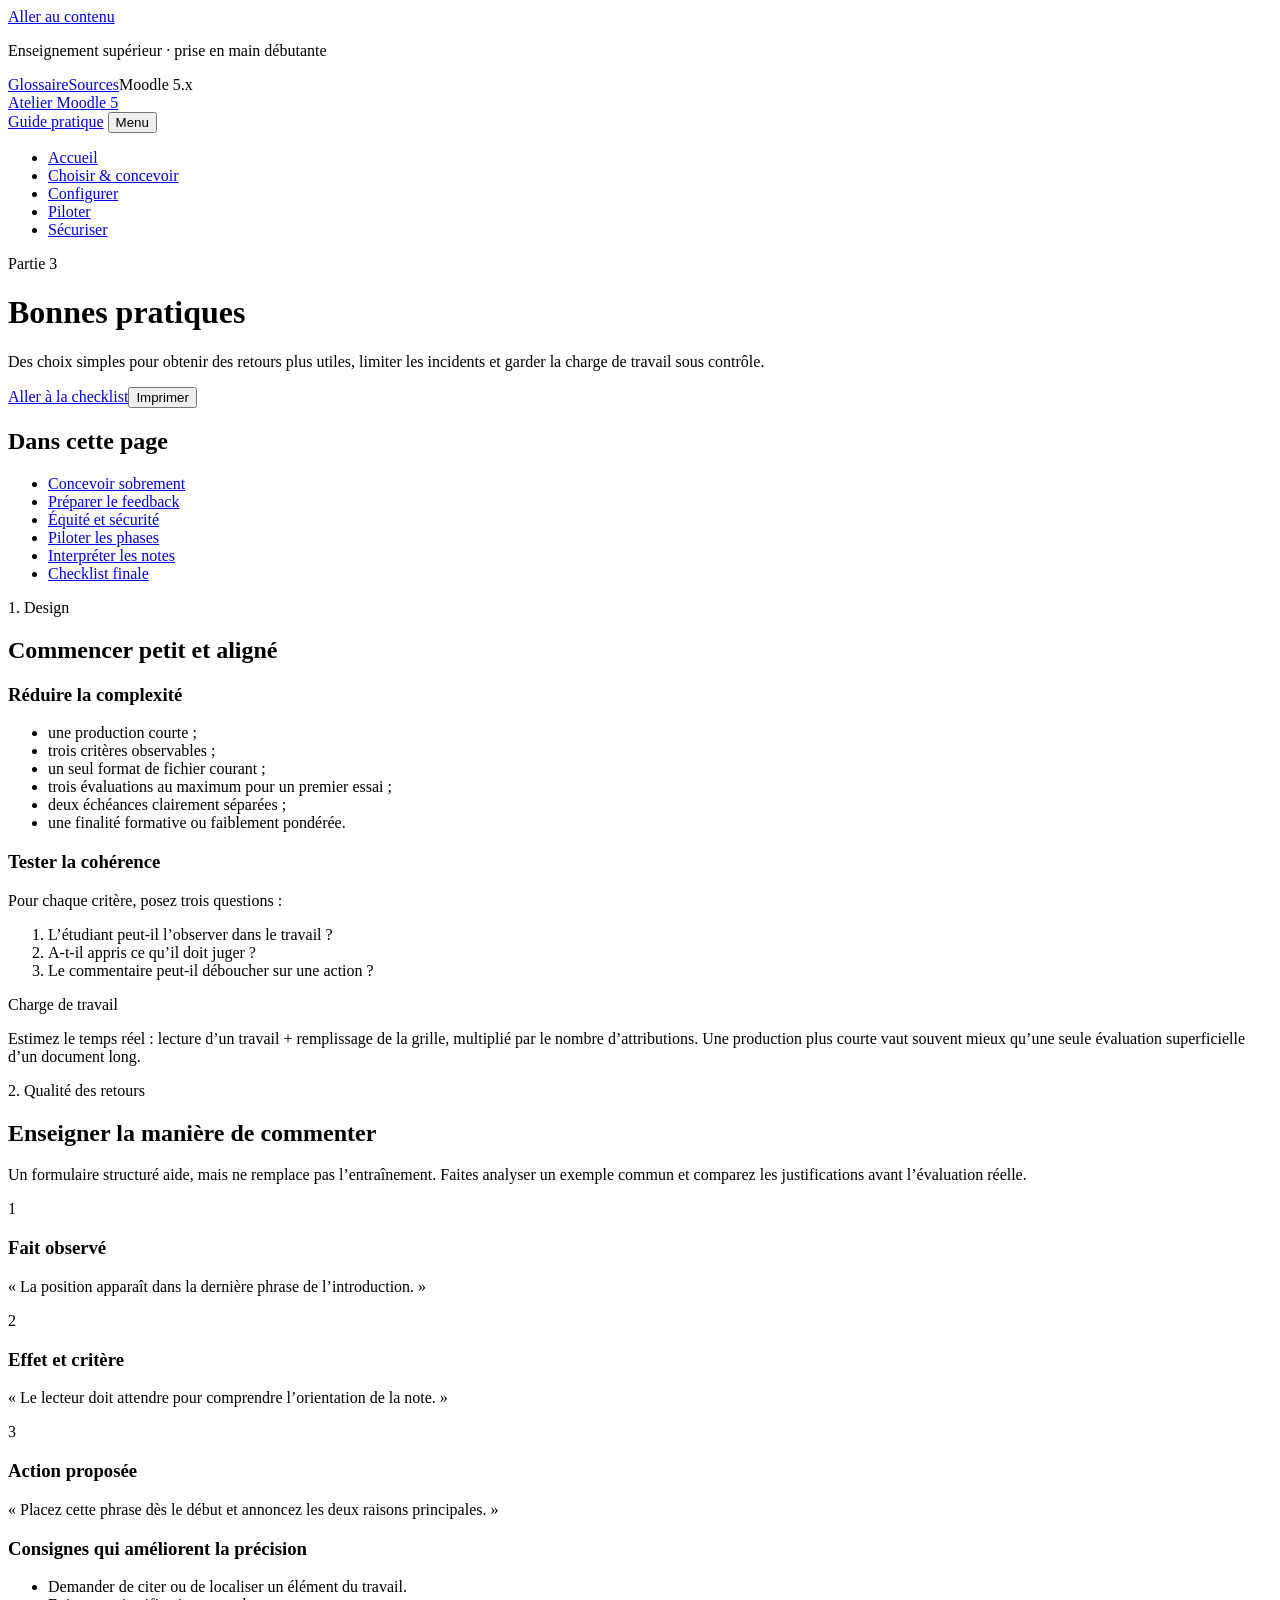
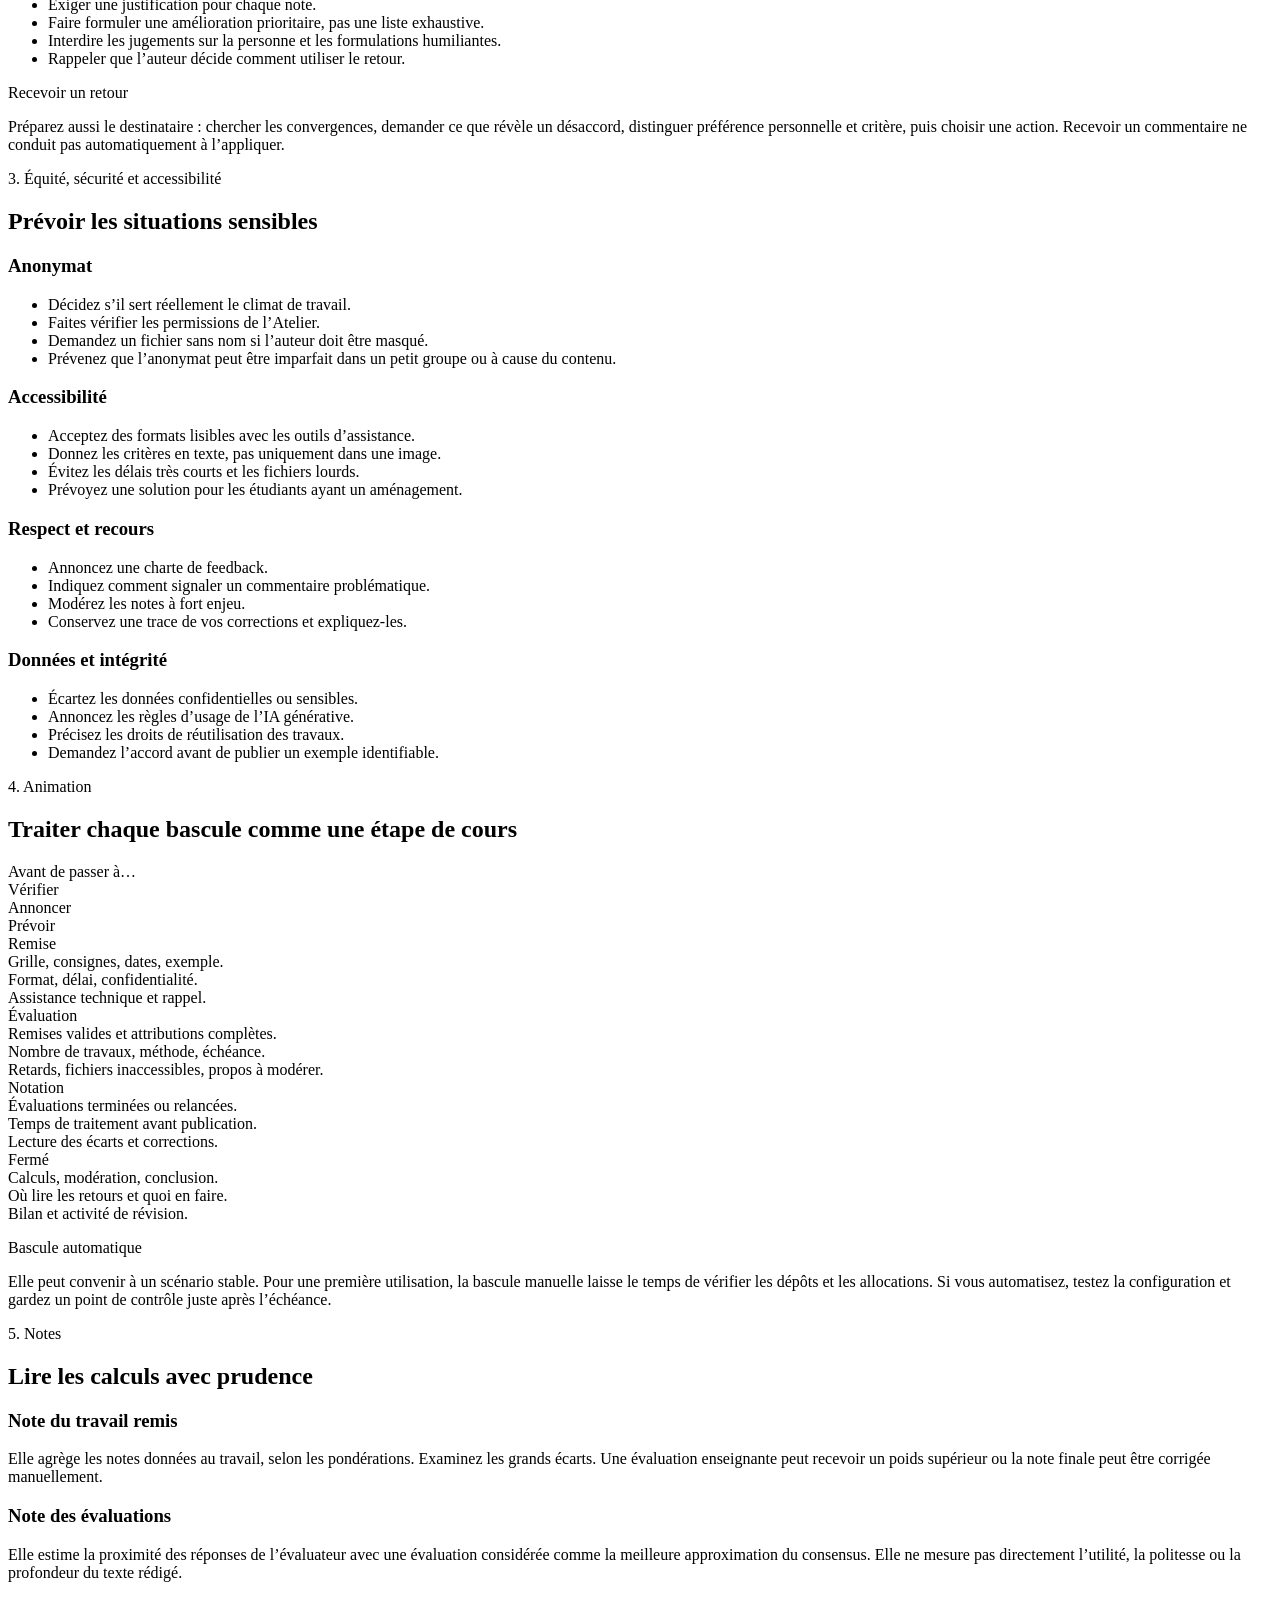
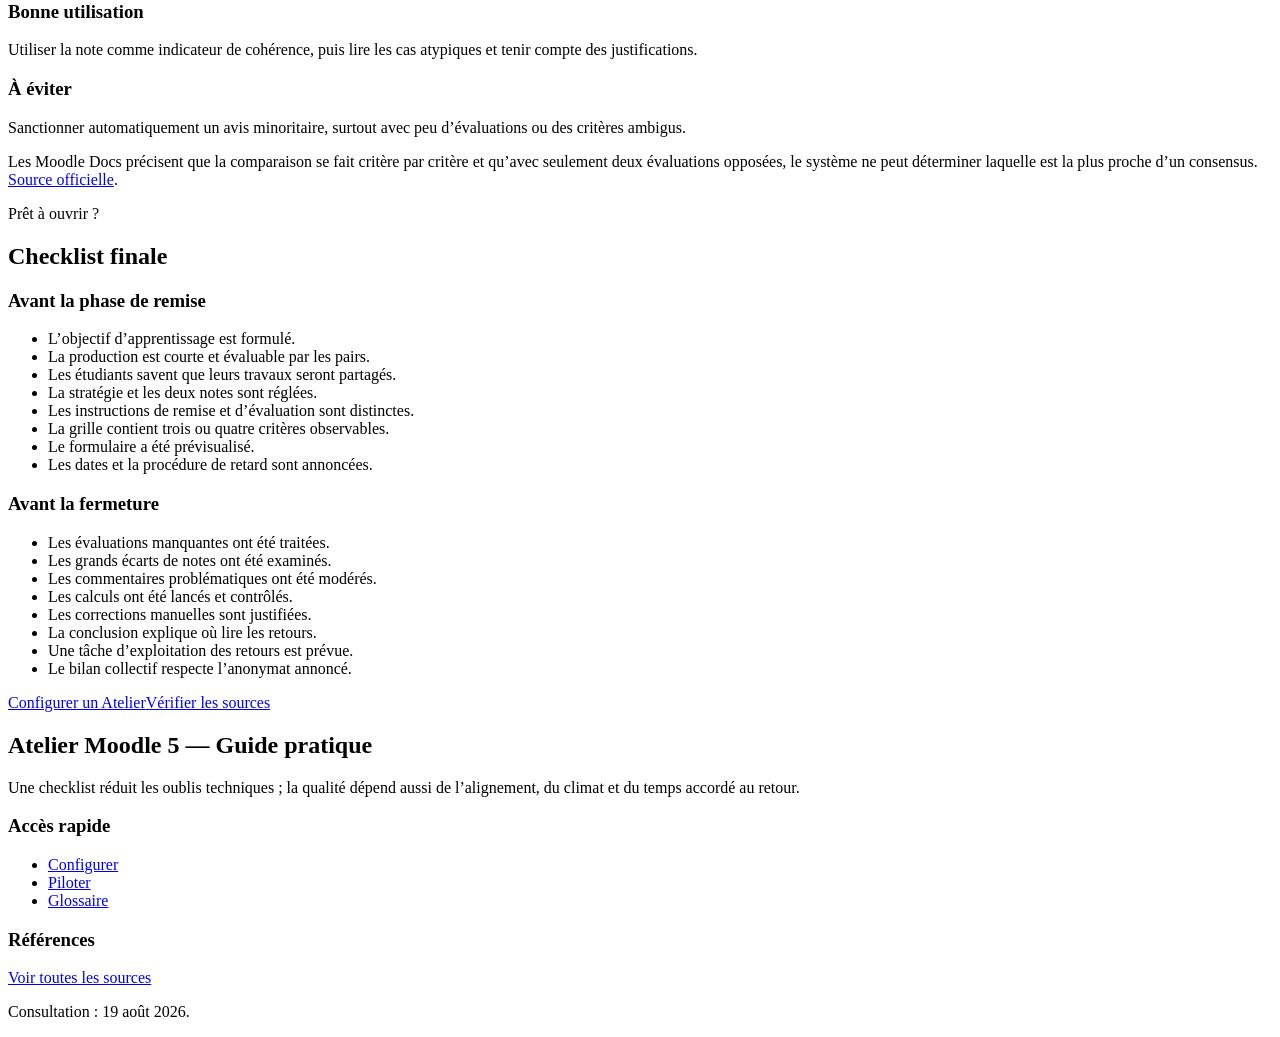
==== bonnes-pratiques.html @ 481ccc46 "Add files via upload" ====
<!doctype html>
<html lang="fr">
<head>
  <meta charset="utf-8">
  <meta name="viewport" content="width=device-width, initial-scale=1">
  <meta name="description" content="Bonnes pratiques et checklist pour sécuriser une activité d'évaluation par les pairs dans Moodle 5.">
  <title>Bonnes pratiques — Atelier Moodle 5</title>
  <link rel="stylesheet" href="assets/css/styles.css">
  <script src="assets/js/main.js" defer></script>
</head>
<body>
  <a class="skip-link" href="#contenu">Aller au contenu</a>
  <header class="site-header">
    <div class="top-strip"><div class="container"><p class="context-label">Enseignement supérieur · prise en main débutante</p><nav class="utility-links" aria-label="Liens utiles"><a href="glossaire.html">Glossaire</a><a href="ressources.html">Sources</a><span>Moodle 5.x</span></nav></div></div>
    <nav class="site-nav container" aria-label="Navigation principale">
      <a class="brand" href="index.html"><span class="brand-mark" aria-hidden="true"><span></span><span></span><span></span><span></span></span><span>Atelier Moodle 5<br><span class="brand-subtitle muted small">Guide pratique</span></span></a>
      <button class="nav-toggle" type="button" data-nav-toggle aria-controls="navigation" aria-expanded="false">Menu</button>
      <ul class="nav-links" id="navigation" data-nav-links>
        <li><a href="index.html">Accueil</a></li>
        <li><a href="pedagogie.html">Choisir &amp; concevoir</a></li>
        <li><a href="tutoriel.html#phase-1">Configurer</a></li>
        <li><a href="tutoriel.html#phase-2">Piloter</a></li>
        <li><a href="bonnes-pratiques.html" aria-current="page">Sécuriser</a></li>
      </ul>
    </nav>
  </header>

  <main id="contenu">
    <header class="page-hero">
      <div class="container">
        <p class="eyebrow">Partie 3</p>
        <h1>Bonnes pratiques</h1>
        <p class="lead">Des choix simples pour obtenir des retours plus utiles, limiter les incidents et garder la charge de travail sous contrôle.</p>
        <div class="hero-actions"><a class="btn btn-primary" href="#checklist">Aller à la checklist</a><button class="btn btn-secondary" type="button" data-print>Imprimer</button></div>
      </div>
    </header>

    <div class="container section content-layout">
      <aside class="toc" aria-label="Sommaire de la page" data-toc>
        <h2>Dans cette page</h2>
        <ul>
          <li><a href="#design">Concevoir sobrement</a></li>
          <li><a href="#feedback">Préparer le feedback</a></li>
          <li><a href="#equite">Équité et sécurité</a></li>
          <li><a href="#pilotage">Piloter les phases</a></li>
          <li><a href="#notation">Interpréter les notes</a></li>
          <li><a href="#checklist">Checklist finale</a></li>
        </ul>
      </aside>

      <article class="article">
        <section id="design">
          <p class="eyebrow">1. Design</p>
          <h2>Commencer petit et aligné</h2>
          <div class="grid-2">
            <div class="card">
              <h3>Réduire la complexité</h3>
              <ul class="checklist">
                <li>une production courte ;</li>
                <li>trois critères observables ;</li>
                <li>un seul format de fichier courant ;</li>
                <li>trois évaluations au maximum pour un premier essai ;</li>
                <li>deux échéances clairement séparées ;</li>
                <li>une finalité formative ou faiblement pondérée.</li>
              </ul>
            </div>
            <div class="card">
              <h3>Tester la cohérence</h3>
              <p>Pour chaque critère, posez trois questions :</p>
              <ol>
                <li>L’étudiant peut-il l’observer dans le travail ?</li>
                <li>A-t-il appris ce qu’il doit juger ?</li>
                <li>Le commentaire peut-il déboucher sur une action ?</li>
              </ol>
            </div>
          </div>
          <div class="callout callout-warning"><p class="callout-title">Charge de travail</p><p>Estimez le temps réel : lecture d’un travail + remplissage de la grille, multiplié par le nombre d’attributions. Une production plus courte vaut souvent mieux qu’une seule évaluation superficielle d’un document long.</p></div>
        </section>

        <section id="feedback">
          <p class="eyebrow">2. Qualité des retours</p>
          <h2>Enseigner la manière de commenter</h2>
          <p>Un formulaire structuré aide, mais ne remplace pas l’entraînement. Faites analyser un exemple commun et comparez les justifications avant l’évaluation réelle.</p>
          <div class="grid-3">
            <div class="card"><span class="number-badge">1</span><h3>Fait observé</h3><p>« La position apparaît dans la dernière phrase de l’introduction. »</p></div>
            <div class="card"><span class="number-badge">2</span><h3>Effet et critère</h3><p>« Le lecteur doit attendre pour comprendre l’orientation de la note. »</p></div>
            <div class="card"><span class="number-badge">3</span><h3>Action proposée</h3><p>« Placez cette phrase dès le début et annoncez les deux raisons principales. »</p></div>
          </div>
          <h3>Consignes qui améliorent la précision</h3>
          <ul class="checklist">
            <li>Demander de citer ou de localiser un élément du travail.</li>
            <li>Exiger une justification pour chaque note.</li>
            <li>Faire formuler une amélioration prioritaire, pas une liste exhaustive.</li>
            <li>Interdire les jugements sur la personne et les formulations humiliantes.</li>
            <li>Rappeler que l’auteur décide comment utiliser le retour.</li>
          </ul>
          <div class="callout"><p class="callout-title">Recevoir un retour</p><p>Préparez aussi le destinataire : chercher les convergences, demander ce que révèle un désaccord, distinguer préférence personnelle et critère, puis choisir une action. Recevoir un commentaire ne conduit pas automatiquement à l’appliquer.</p></div>
        </section>

        <section id="equite">
          <p class="eyebrow">3. Équité, sécurité et accessibilité</p>
          <h2>Prévoir les situations sensibles</h2>
          <div class="grid-2">
            <div class="card">
              <h3>Anonymat</h3>
              <ul>
                <li>Décidez s’il sert réellement le climat de travail.</li>
                <li>Faites vérifier les permissions de l’Atelier.</li>
                <li>Demandez un fichier sans nom si l’auteur doit être masqué.</li>
                <li>Prévenez que l’anonymat peut être imparfait dans un petit groupe ou à cause du contenu.</li>
              </ul>
            </div>
            <div class="card">
              <h3>Accessibilité</h3>
              <ul>
                <li>Acceptez des formats lisibles avec les outils d’assistance.</li>
                <li>Donnez les critères en texte, pas uniquement dans une image.</li>
                <li>Évitez les délais très courts et les fichiers lourds.</li>
                <li>Prévoyez une solution pour les étudiants ayant un aménagement.</li>
              </ul>
            </div>
            <div class="card">
              <h3>Respect et recours</h3>
              <ul>
                <li>Annoncez une charte de feedback.</li>
                <li>Indiquez comment signaler un commentaire problématique.</li>
                <li>Modérez les notes à fort enjeu.</li>
                <li>Conservez une trace de vos corrections et expliquez-les.</li>
              </ul>
            </div>
            <div class="card">
              <h3>Données et intégrité</h3>
              <ul>
                <li>Écartez les données confidentielles ou sensibles.</li>
                <li>Annoncez les règles d’usage de l’IA générative.</li>
                <li>Précisez les droits de réutilisation des travaux.</li>
                <li>Demandez l’accord avant de publier un exemple identifiable.</li>
              </ul>
            </div>
          </div>
        </section>

        <section id="pilotage">
          <p class="eyebrow">4. Animation</p>
          <h2>Traiter chaque bascule comme une étape de cours</h2>
          <div class="role-map" role="table" aria-label="Vérifications avant chaque changement de phase">
            <div class="role-map-header" role="row"><div role="columnheader">Avant de passer à…</div><div role="columnheader">Vérifier</div><div role="columnheader">Annoncer</div><div role="columnheader">Prévoir</div></div>
            <div class="role-map-row" role="row"><div class="phase-name" role="cell">Remise</div><div role="cell">Grille, consignes, dates, exemple.</div><div role="cell">Format, délai, confidentialité.</div><div role="cell">Assistance technique et rappel.</div></div>
            <div class="role-map-row" role="row"><div class="phase-name" role="cell">Évaluation</div><div role="cell">Remises valides et attributions complètes.</div><div role="cell">Nombre de travaux, méthode, échéance.</div><div role="cell">Retards, fichiers inaccessibles, propos à modérer.</div></div>
            <div class="role-map-row" role="row"><div class="phase-name" role="cell">Notation</div><div role="cell">Évaluations terminées ou relancées.</div><div role="cell">Temps de traitement avant publication.</div><div role="cell">Lecture des écarts et corrections.</div></div>
            <div class="role-map-row" role="row"><div class="phase-name" role="cell">Fermé</div><div role="cell">Calculs, modération, conclusion.</div><div role="cell">Où lire les retours et quoi en faire.</div><div role="cell">Bilan et activité de révision.</div></div>
          </div>
          <div class="callout callout-warning"><p class="callout-title">Bascule automatique</p><p>Elle peut convenir à un scénario stable. Pour une première utilisation, la bascule manuelle laisse le temps de vérifier les dépôts et les allocations. Si vous automatisez, testez la configuration et gardez un point de contrôle juste après l’échéance.</p></div>
        </section>

        <section id="notation">
          <p class="eyebrow">5. Notes</p>
          <h2>Lire les calculs avec prudence</h2>
          <h3>Note du travail remis</h3>
          <p>Elle agrège les notes données au travail, selon les pondérations. Examinez les grands écarts. Une évaluation enseignante peut recevoir un poids supérieur ou la note finale peut être corrigée manuellement.</p>
          <h3>Note des évaluations</h3>
          <p>Elle estime la proximité des réponses de l’évaluateur avec une évaluation considérée comme la meilleure approximation du consensus. Elle ne mesure pas directement l’utilité, la politesse ou la profondeur du texte rédigé.</p>
          <div class="good-bad">
            <div class="good"><h3>Bonne utilisation</h3><p>Utiliser la note comme indicateur de cohérence, puis lire les cas atypiques et tenir compte des justifications.</p></div>
            <div class="bad"><h3>À éviter</h3><p>Sanctionner automatiquement un avis minoritaire, surtout avec peu d’évaluations ou des critères ambigus.</p></div>
          </div>
          <p class="small muted">Les Moodle Docs précisent que la comparaison se fait critère par critère et qu’avec seulement deux évaluations opposées, le système ne peut déterminer laquelle est la plus proche d’un consensus. <a href="https://docs.moodle.org/501/en/Using_Workshop">Source officielle</a>.</p>
        </section>

        <section id="checklist">
          <p class="eyebrow">Prêt à ouvrir ?</p>
          <h2>Checklist finale</h2>
          <div class="grid-2">
            <div class="card">
              <h3>Avant la phase de remise</h3>
              <ul class="checklist">
                <li>L’objectif d’apprentissage est formulé.</li>
                <li>La production est courte et évaluable par les pairs.</li>
                <li>Les étudiants savent que leurs travaux seront partagés.</li>
                <li>La stratégie et les deux notes sont réglées.</li>
                <li>Les instructions de remise et d’évaluation sont distinctes.</li>
                <li>La grille contient trois ou quatre critères observables.</li>
                <li>Le formulaire a été prévisualisé.</li>
                <li>Les dates et la procédure de retard sont annoncées.</li>
              </ul>
            </div>
            <div class="card">
              <h3>Avant la fermeture</h3>
              <ul class="checklist">
                <li>Les évaluations manquantes ont été traitées.</li>
                <li>Les grands écarts de notes ont été examinés.</li>
                <li>Les commentaires problématiques ont été modérés.</li>
                <li>Les calculs ont été lancés et contrôlés.</li>
                <li>Les corrections manuelles sont justifiées.</li>
                <li>La conclusion explique où lire les retours.</li>
                <li>Une tâche d’exploitation des retours est prévue.</li>
                <li>Le bilan collectif respecte l’anonymat annoncé.</li>
              </ul>
            </div>
          </div>
          <div class="hero-actions"><a class="btn btn-primary" href="tutoriel.html#phase-1">Configurer un Atelier</a><a class="btn btn-secondary" href="ressources.html">Vérifier les sources</a></div>
        </section>
      </article>
    </div>
  </main>

  <footer class="site-footer">
    <div class="container footer-grid">
      <div><h2>Atelier Moodle 5 — Guide pratique</h2><p>Une checklist réduit les oublis techniques ; la qualité dépend aussi de l’alignement, du climat et du temps accordé au retour.</p></div>
      <div><h3>Accès rapide</h3><ul><li><a href="tutoriel.html#phase-1">Configurer</a></li><li><a href="tutoriel.html#phase-2">Piloter</a></li><li><a href="glossaire.html">Glossaire</a></li></ul></div>
      <div><h3>Références</h3><a href="ressources.html">Voir toutes les sources</a><p class="small">Consultation : 19 août 2026.</p></div>
    </div>
  </footer>
</body>
</html>
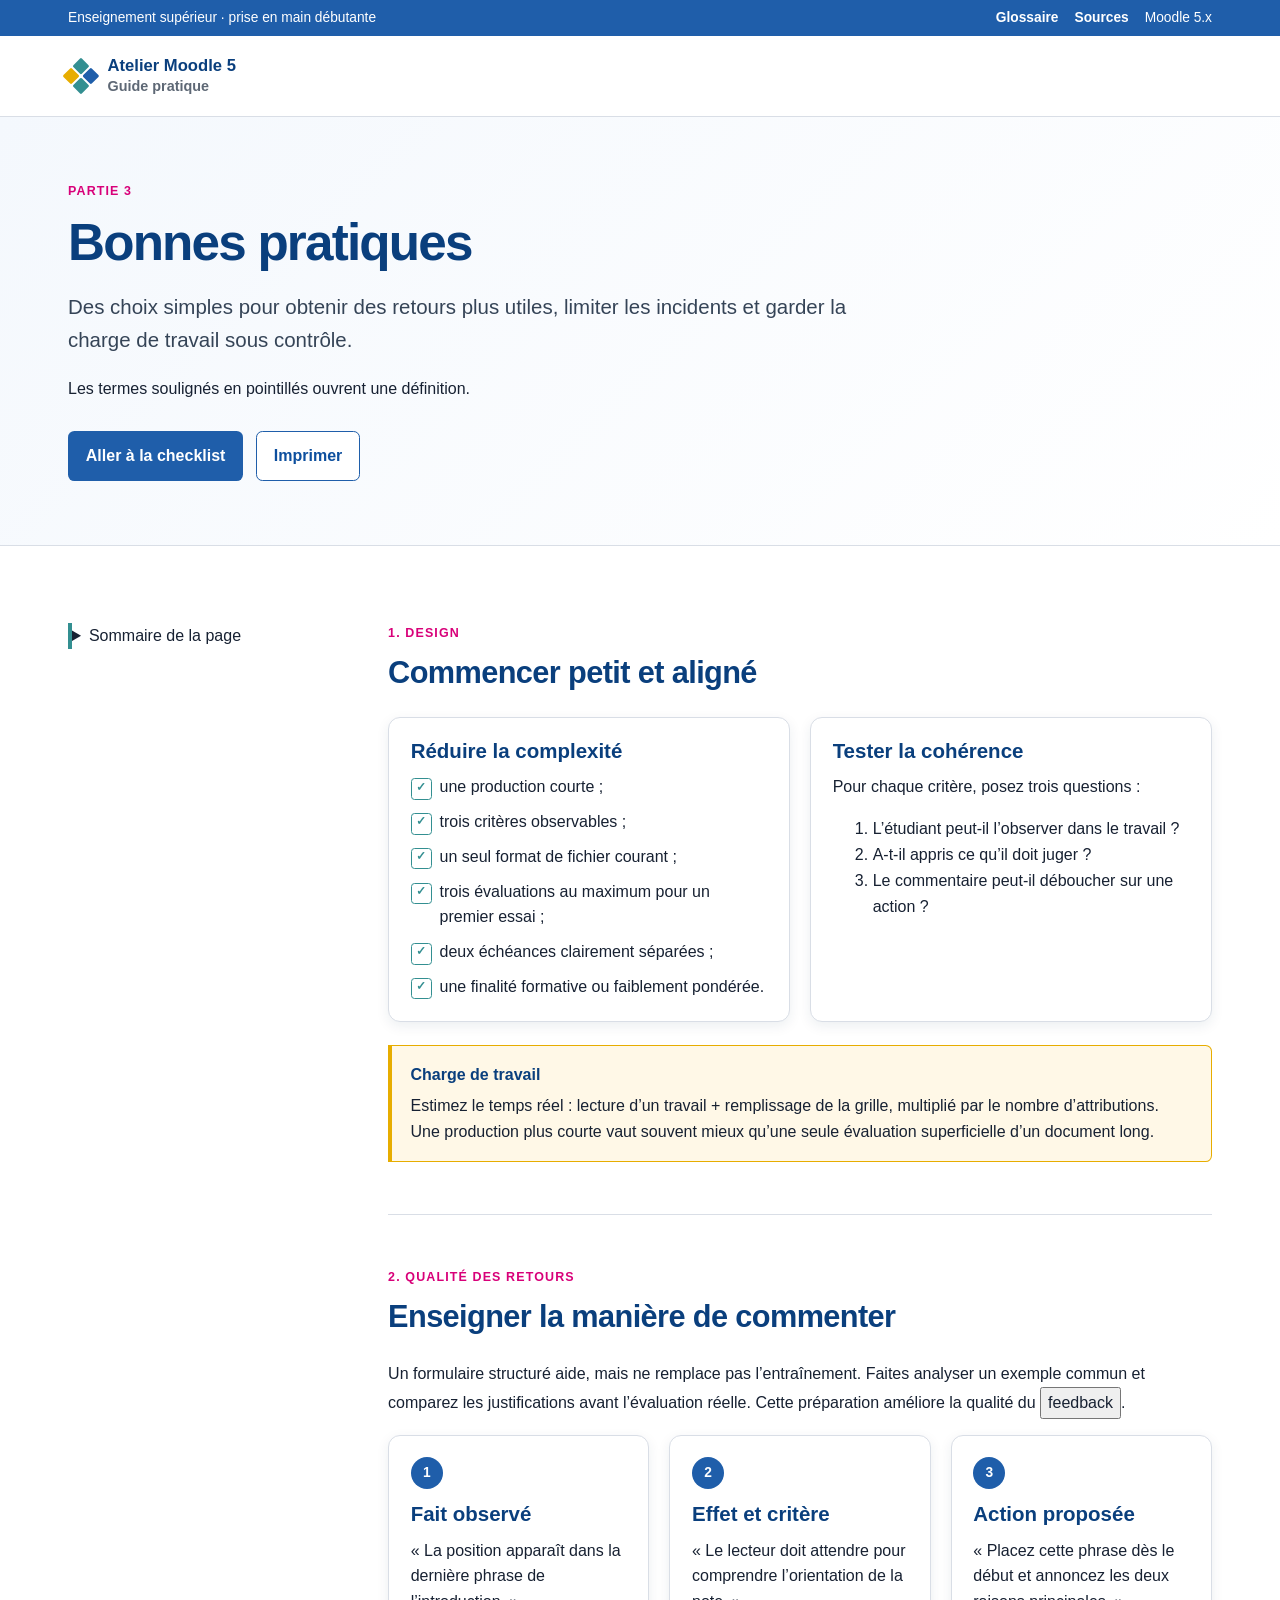
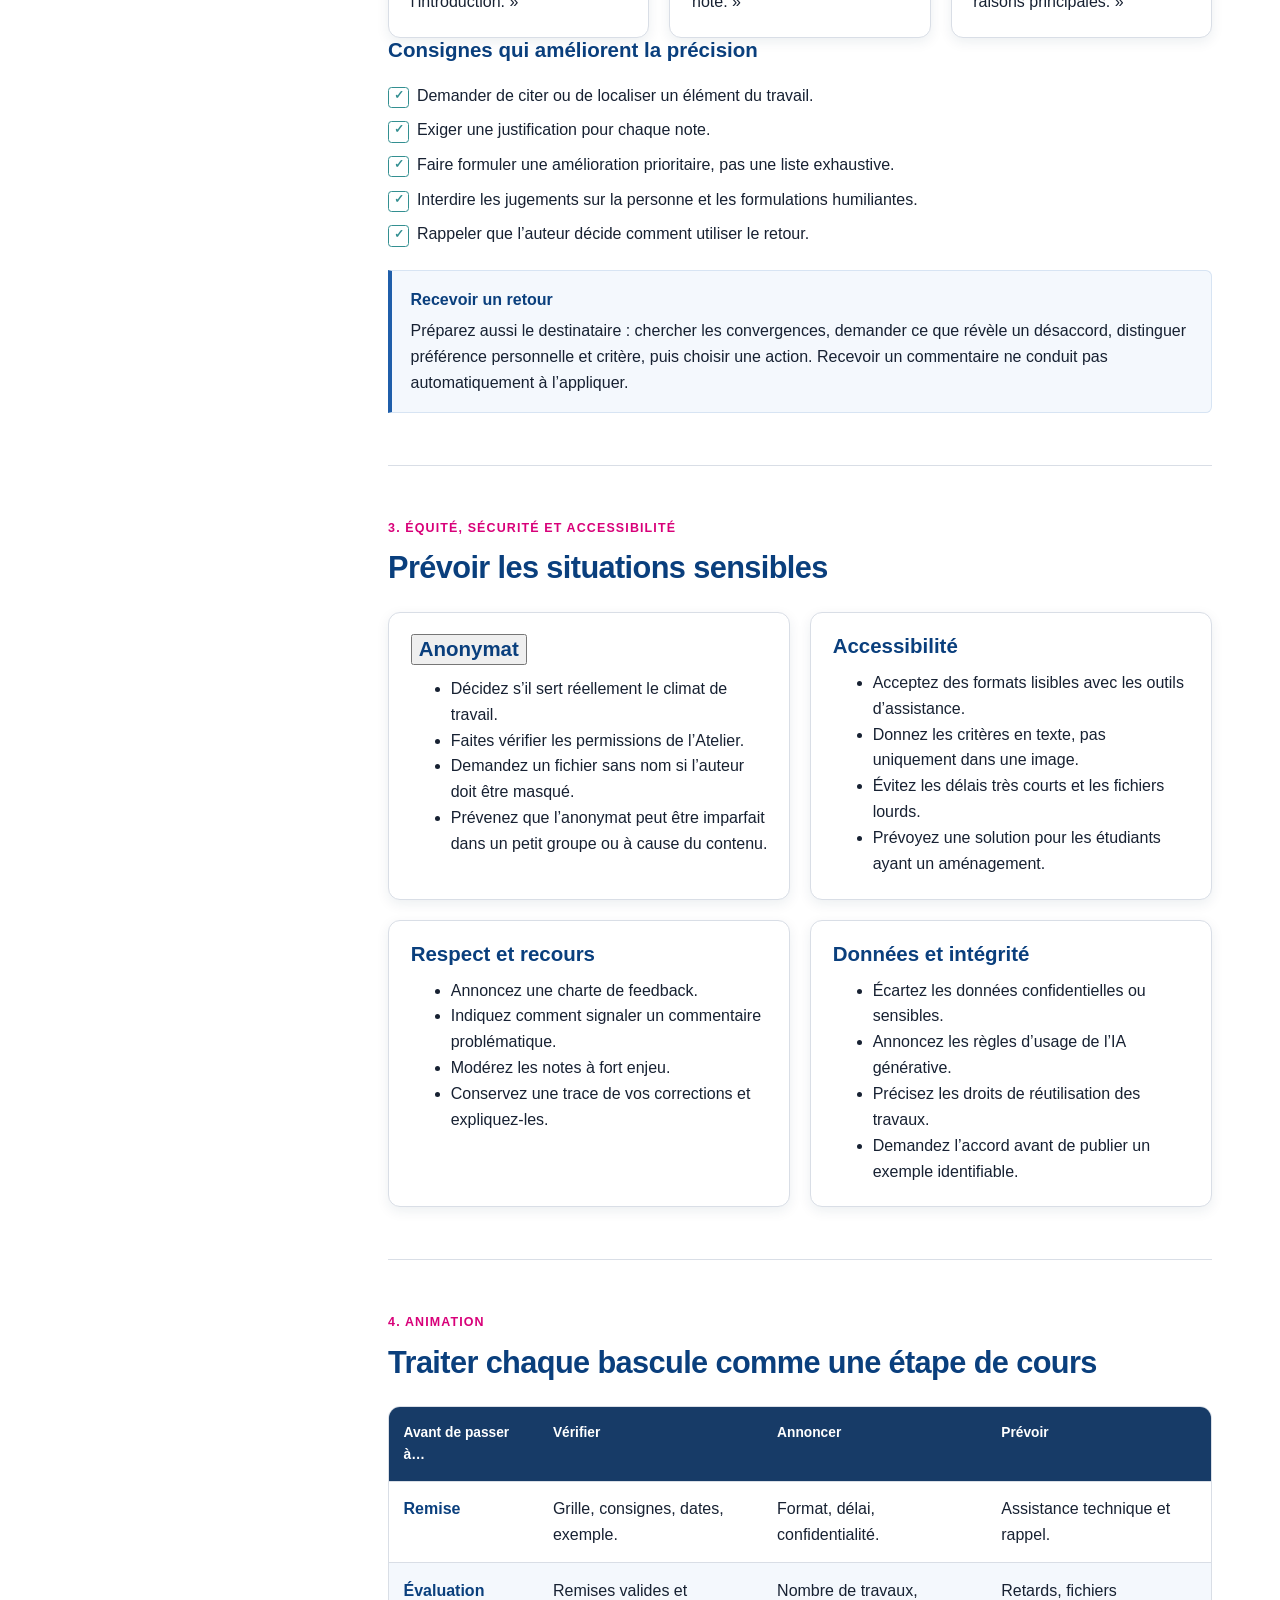
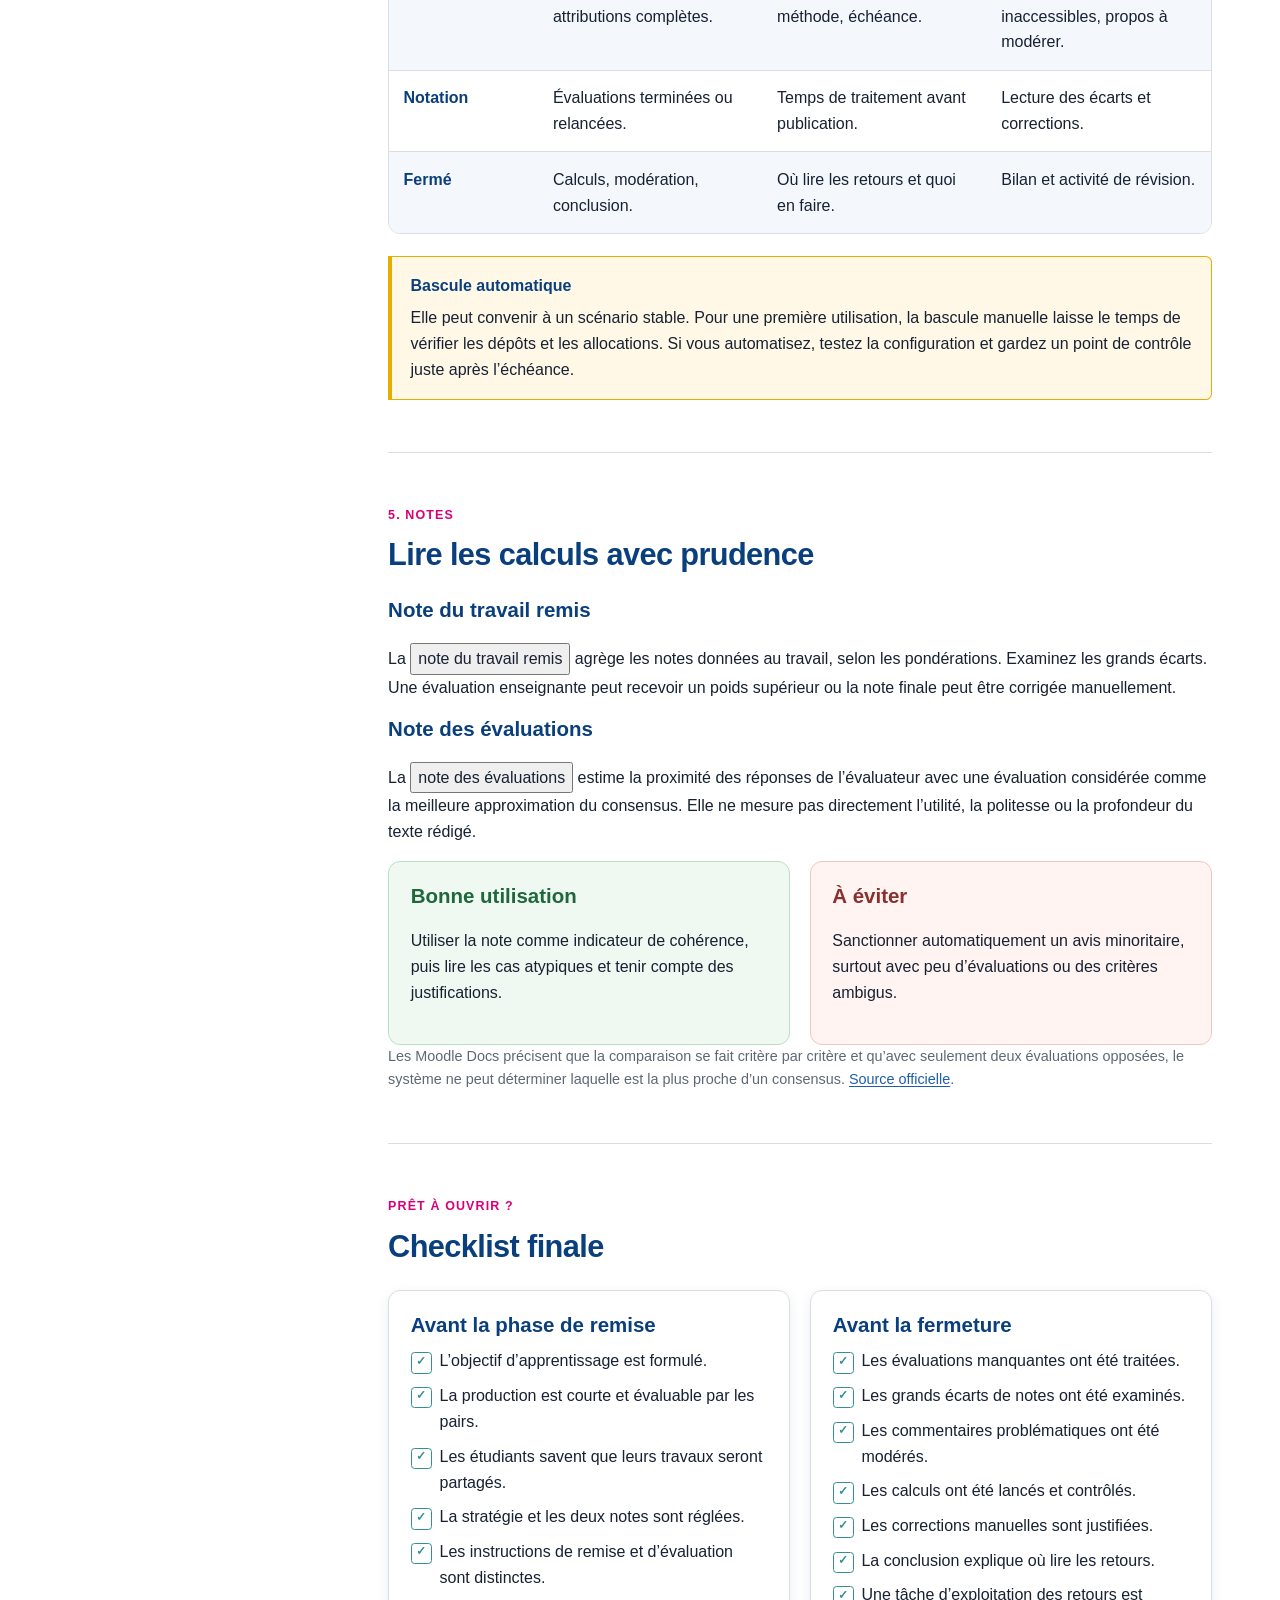
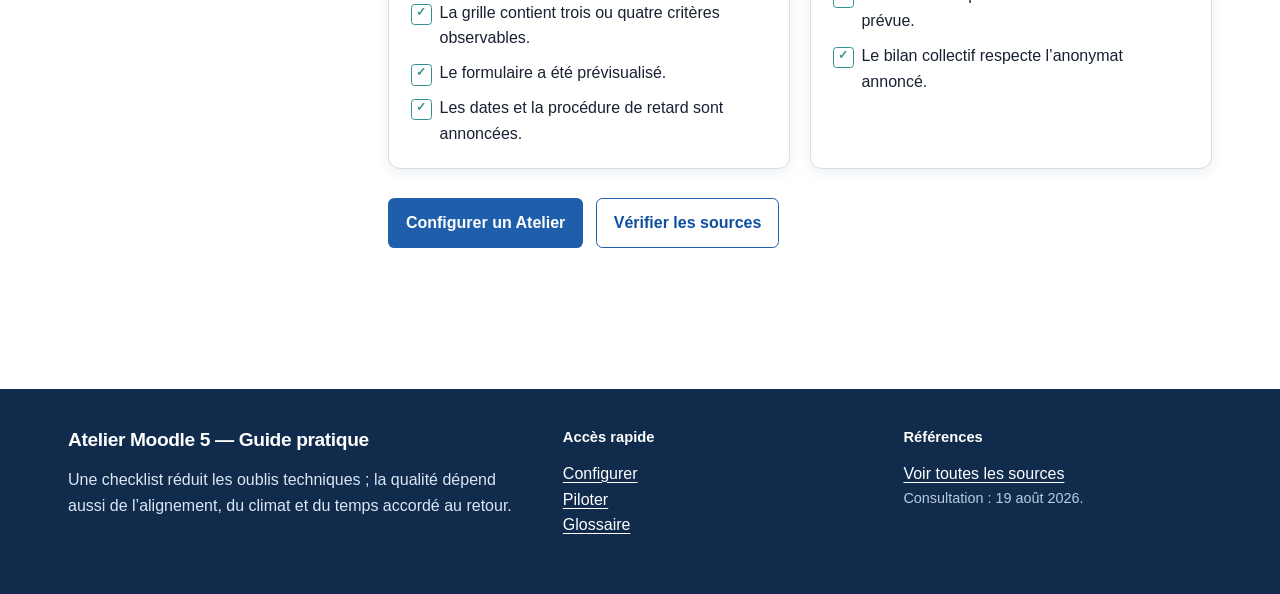
==== commit 9d4b4d2e: "Add files via upload" ====
--- a/bonnes-pratiques.html
+++ b/bonnes-pratiques.html
@@ -14,7 +14,8 @@
     <div class="top-strip"><div class="container"><p class="context-label">Enseignement supérieur · prise en main débutante</p><nav class="utility-links" aria-label="Liens utiles"><a href="glossaire.html">Glossaire</a><a href="ressources.html">Sources</a><span>Moodle 5.x</span></nav></div></div>
     <nav class="site-nav container" aria-label="Navigation principale">
       <a class="brand" href="index.html"><span class="brand-mark" aria-hidden="true"><span></span><span></span><span></span><span></span></span><span>Atelier Moodle 5<br><span class="brand-subtitle muted small">Guide pratique</span></span></a>
-      <button class="nav-toggle" type="button" data-nav-toggle aria-controls="navigation" aria-expanded="false">Menu</button>
+      <details class="nav-menu" data-nav-menu>
+      <summary class="nav-toggle">Menu</summary>
       <ul class="nav-links" id="navigation" data-nav-links>
         <li><a href="index.html">Accueil</a></li>
         <li><a href="pedagogie.html">Choisir &amp; concevoir</a></li>
@@ -22,6 +23,7 @@
         <li><a href="tutoriel.html#phase-2">Piloter</a></li>
         <li><a href="bonnes-pratiques.html" aria-current="page">Sécuriser</a></li>
       </ul>
+      </details>
     </nav>
   </header>
 
@@ -31,12 +33,16 @@
         <p class="eyebrow">Partie 3</p>
         <h1>Bonnes pratiques</h1>
         <p class="lead">Des choix simples pour obtenir des retours plus utiles, limiter les incidents et garder la charge de travail sous contrôle.</p>
+        <p class="definition-hint">Les termes soulignés en pointillés ouvrent une définition.</p>
         <div class="hero-actions"><a class="btn btn-primary" href="#checklist">Aller à la checklist</a><button class="btn btn-secondary" type="button" data-print>Imprimer</button></div>
       </div>
     </header>
 
     <div class="container section content-layout">
-      <aside class="toc" aria-label="Sommaire de la page" data-toc>
+      <aside class="toc" aria-label="Sommaire de la page">
+        <details class="toc-details" data-toc>
+        <summary>Sommaire de la page</summary>
+        <div class="toc-panel">
         <h2>Dans cette page</h2>
         <ul>
           <li><a href="#design">Concevoir sobrement</a></li>
@@ -46,6 +52,8 @@
           <li><a href="#notation">Interpréter les notes</a></li>
           <li><a href="#checklist">Checklist finale</a></li>
         </ul>
+        </div>
+        </details>
       </aside>
 
       <article class="article">
@@ -80,7 +88,7 @@
         <section id="feedback">
           <p class="eyebrow">2. Qualité des retours</p>
           <h2>Enseigner la manière de commenter</h2>
-          <p>Un formulaire structuré aide, mais ne remplace pas l’entraînement. Faites analyser un exemple commun et comparez les justifications avant l’évaluation réelle.</p>
+          <p>Un formulaire structuré aide, mais ne remplace pas l’entraînement. Faites analyser un exemple commun et comparez les justifications avant l’évaluation réelle. Cette préparation améliore la qualité du <button class="definition-term" type="button" data-definition="Information donnée sur un travail afin d’éclairer sa qualité et les écarts par rapport aux attendus.">feedback</button>.</p>
           <div class="grid-3">
             <div class="card"><span class="number-badge">1</span><h3>Fait observé</h3><p>« La position apparaît dans la dernière phrase de l’introduction. »</p></div>
             <div class="card"><span class="number-badge">2</span><h3>Effet et critère</h3><p>« Le lecteur doit attendre pour comprendre l’orientation de la note. »</p></div>
@@ -102,7 +110,7 @@
           <h2>Prévoir les situations sensibles</h2>
           <div class="grid-2">
             <div class="card">
-              <h3>Anonymat</h3>
+              <h3><button class="definition-term" type="button" data-definition="Masquage du nom de l’auteur, de l’évaluateur, ou des deux. Dans l’Atelier, il dépend de permissions spécifiques et peut être compromis par le contenu du fichier.">Anonymat</button></h3>
               <ul>
                 <li>Décidez s’il sert réellement le climat de travail.</li>
                 <li>Faites vérifier les permissions de l’Atelier.</li>
@@ -157,9 +165,9 @@
           <p class="eyebrow">5. Notes</p>
           <h2>Lire les calculs avec prudence</h2>
           <h3>Note du travail remis</h3>
-          <p>Elle agrège les notes données au travail, selon les pondérations. Examinez les grands écarts. Une évaluation enseignante peut recevoir un poids supérieur ou la note finale peut être corrigée manuellement.</p>
+          <p>La <button class="definition-term" type="button" data-definition="Résultat agrégé des évaluations reçues par la production, ajustable par l’enseignant.">note du travail remis</button> agrège les notes données au travail, selon les pondérations. Examinez les grands écarts. Une évaluation enseignante peut recevoir un poids supérieur ou la note finale peut être corrigée manuellement.</p>
           <h3>Note des évaluations</h3>
-          <p>Elle estime la proximité des réponses de l’évaluateur avec une évaluation considérée comme la meilleure approximation du consensus. Elle ne mesure pas directement l’utilité, la politesse ou la profondeur du texte rédigé.</p>
+          <p>La <button class="definition-term" type="button" data-definition="Note attribuée à la qualité de l’activité d’évaluation. Dans Moodle, elle repose surtout sur la proximité avec une évaluation de référence estimée.">note des évaluations</button> estime la proximité des réponses de l’évaluateur avec une évaluation considérée comme la meilleure approximation du consensus. Elle ne mesure pas directement l’utilité, la politesse ou la profondeur du texte rédigé.</p>
           <div class="good-bad">
             <div class="good"><h3>Bonne utilisation</h3><p>Utiliser la note comme indicateur de cohérence, puis lire les cas atypiques et tenir compte des justifications.</p></div>
             <div class="bad"><h3>À éviter</h3><p>Sanctionner automatiquement un avis minoritaire, surtout avec peu d’évaluations ou des critères ambigus.</p></div>
--- a/assets/css/styles.css
+++ b/assets/css/styles.css
@@ -0,0 +1,5 @@
+@import url("base.css");
+@import url("layout.css");
+@import url("components.css");
+@import url("pages.css");
+@import url("print.css");
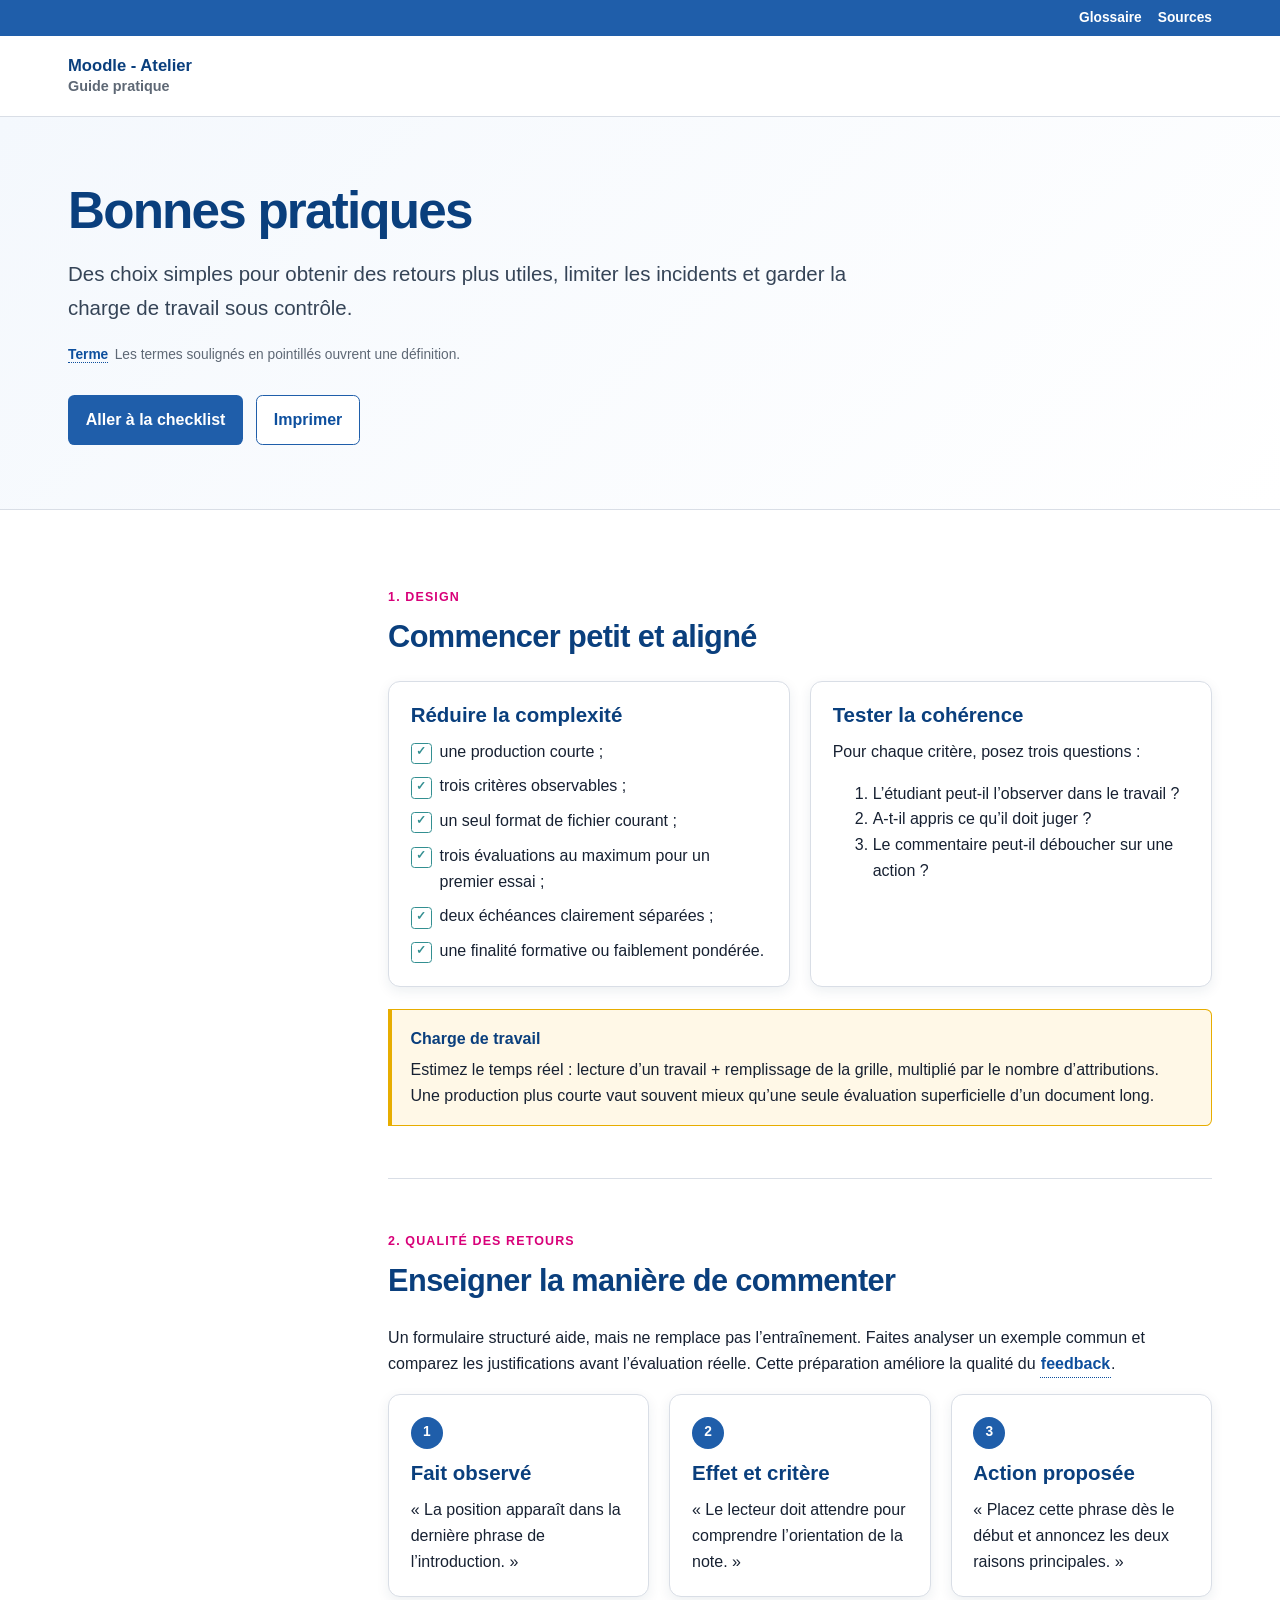
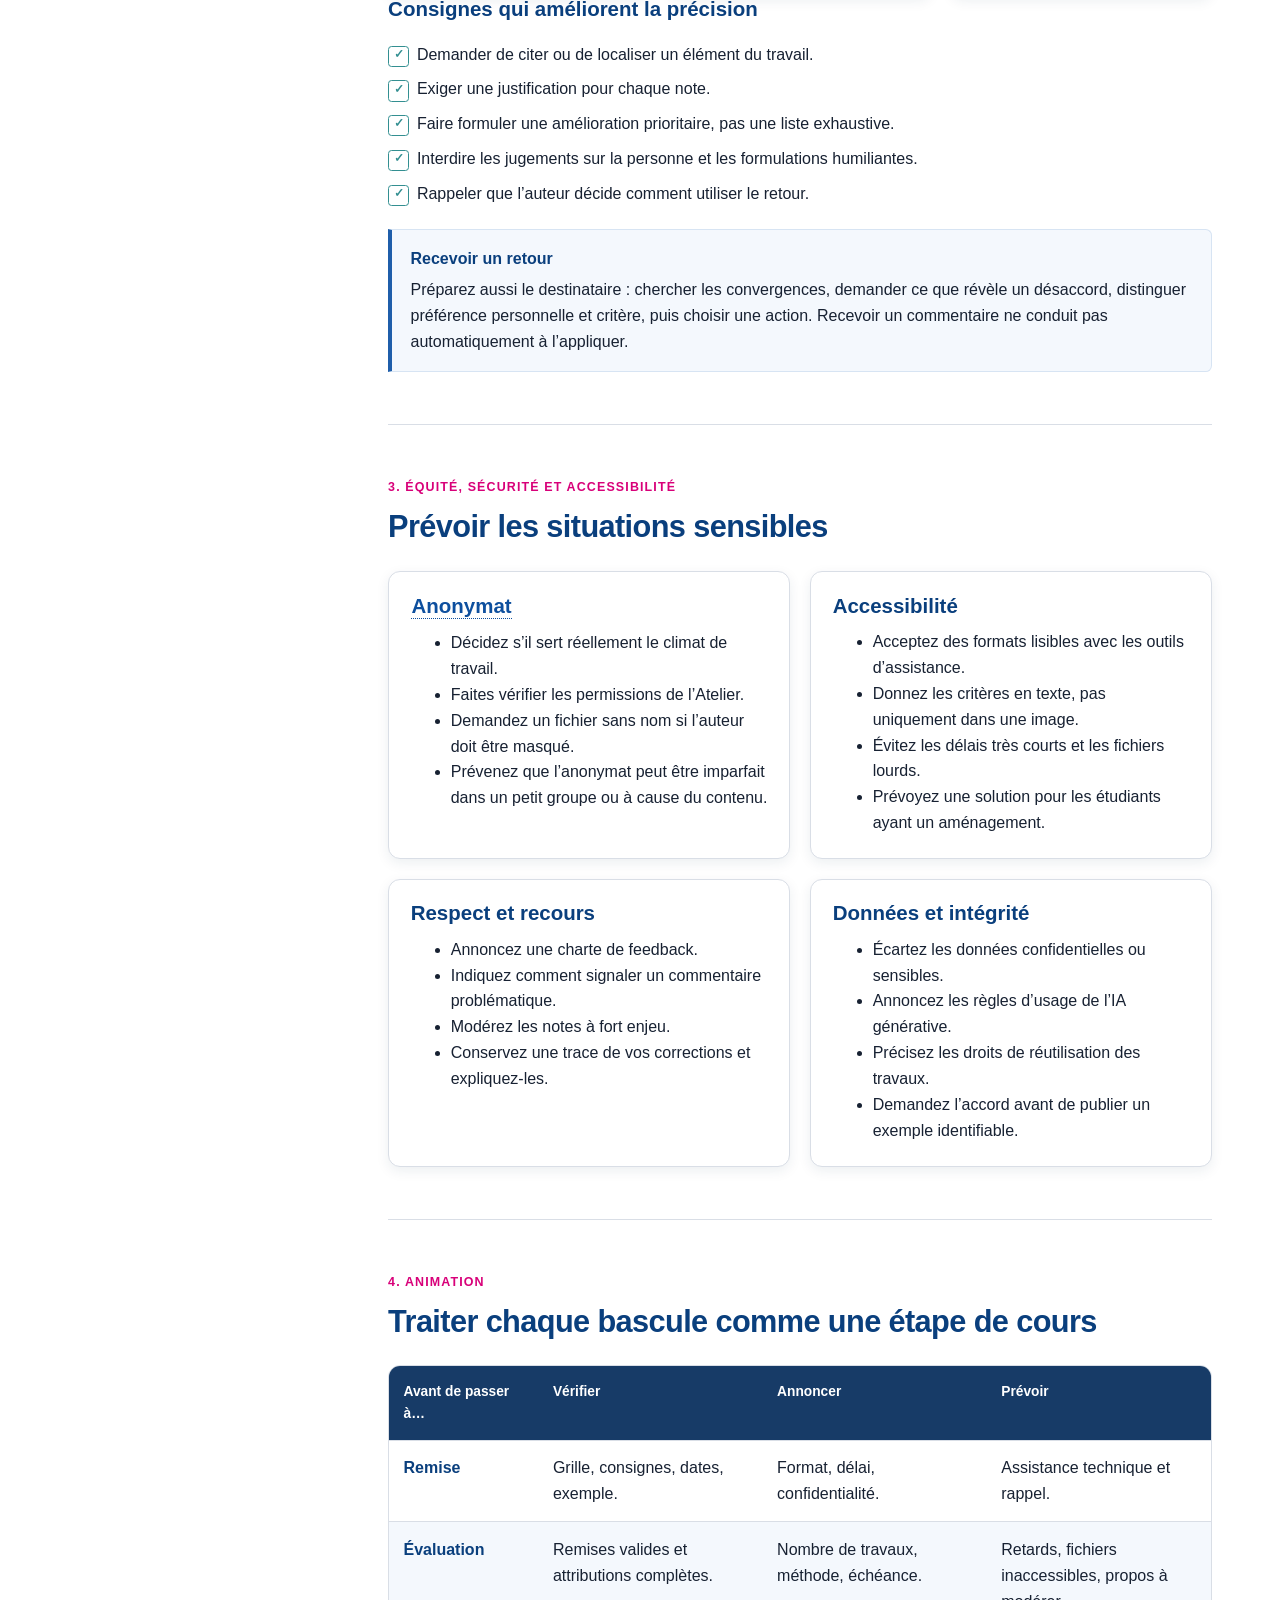
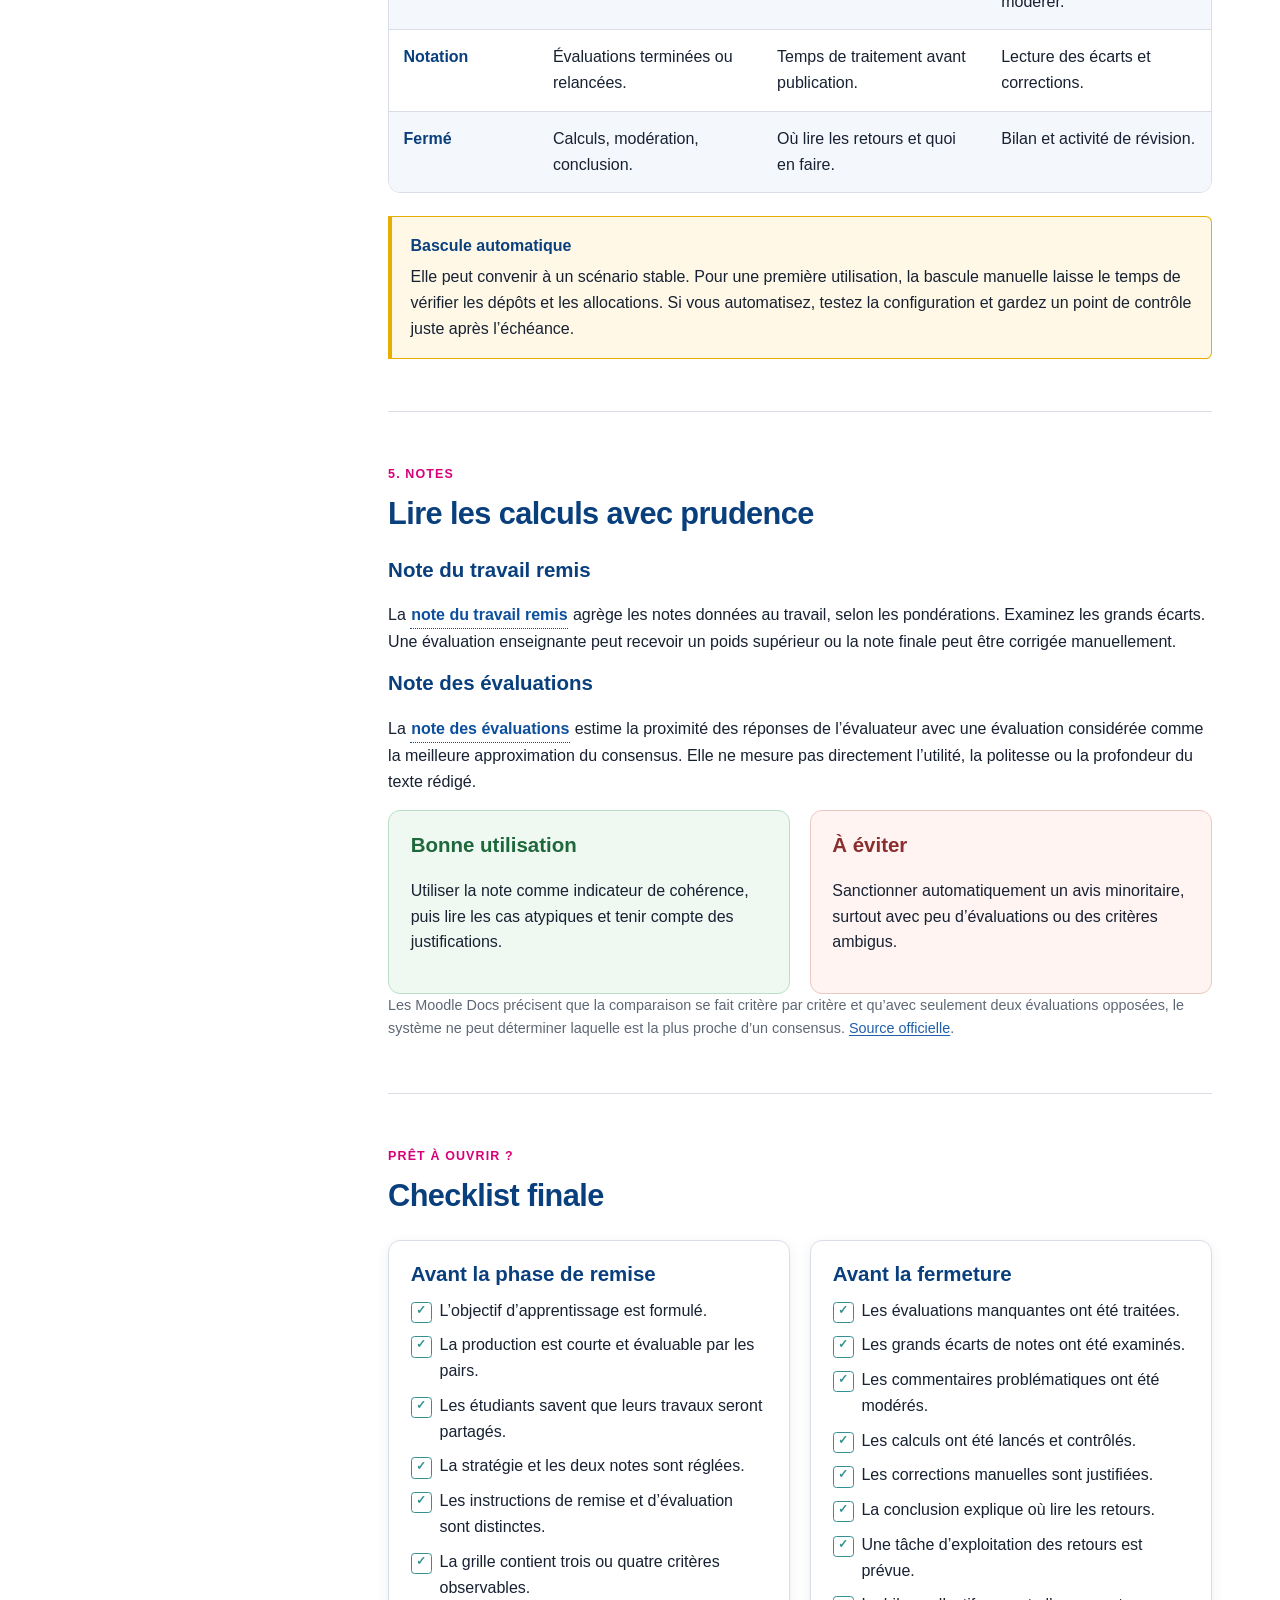
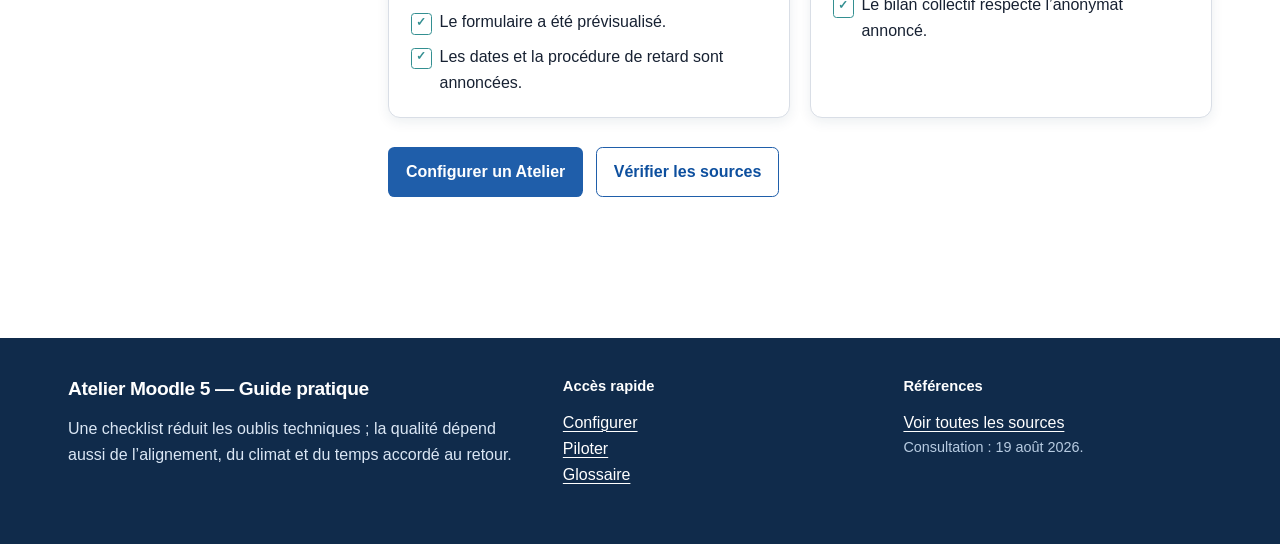
==== commit 0db60847: "Update bonnes-pratiques.html" ====
--- a/bonnes-pratiques.html
+++ b/bonnes-pratiques.html
@@ -4,16 +4,16 @@
   <meta charset="utf-8">
   <meta name="viewport" content="width=device-width, initial-scale=1">
   <meta name="description" content="Bonnes pratiques et checklist pour sécuriser une activité d'évaluation par les pairs dans Moodle 5.">
-  <title>Bonnes pratiques — Atelier Moodle 5</title>
+  <title>Bonnes pratiques (Moodle : Atelier)</title>
   <link rel="stylesheet" href="assets/css/styles.css">
   <script src="assets/js/main.js" defer></script>
 </head>
 <body>
   <a class="skip-link" href="#contenu">Aller au contenu</a>
   <header class="site-header">
-    <div class="top-strip"><div class="container"><p class="context-label">Enseignement supérieur · prise en main débutante</p><nav class="utility-links" aria-label="Liens utiles"><a href="glossaire.html">Glossaire</a><a href="ressources.html">Sources</a><span>Moodle 5.x</span></nav></div></div>
+    <div class="top-strip"><div class="container"><nav class="utility-links" aria-label="Liens utiles"><a href="glossaire.html">Glossaire</a><a href="ressources.html">Sources</a></nav></div></div>
     <nav class="site-nav container" aria-label="Navigation principale">
-      <a class="brand" href="index.html"><span class="brand-mark" aria-hidden="true"><span></span><span></span><span></span><span></span></span><span>Atelier Moodle 5<br><span class="brand-subtitle muted small">Guide pratique</span></span></a>
+      <a class="brand" href="index.html"><!-- <span class="brand-mark" aria-hidden="true"><span></span><span></span><span></span><span></span></span> --> <span>Moodle - Atelier<br><span class="brand-subtitle muted small">Guide pratique</span></span></a>
       <details class="nav-menu" data-nav-menu>
       <summary class="nav-toggle">Menu</summary>
       <ul class="nav-links" id="navigation" data-nav-links>
@@ -30,7 +30,7 @@
   <main id="contenu">
     <header class="page-hero">
       <div class="container">
-        <p class="eyebrow">Partie 3</p>
+       <!-- <p class="eyebrow">Partie 3</p> -->
         <h1>Bonnes pratiques</h1>
         <p class="lead">Des choix simples pour obtenir des retours plus utiles, limiter les incidents et garder la charge de travail sous contrôle.</p>
         <p class="definition-hint">Les termes soulignés en pointillés ouvrent une définition.</p>
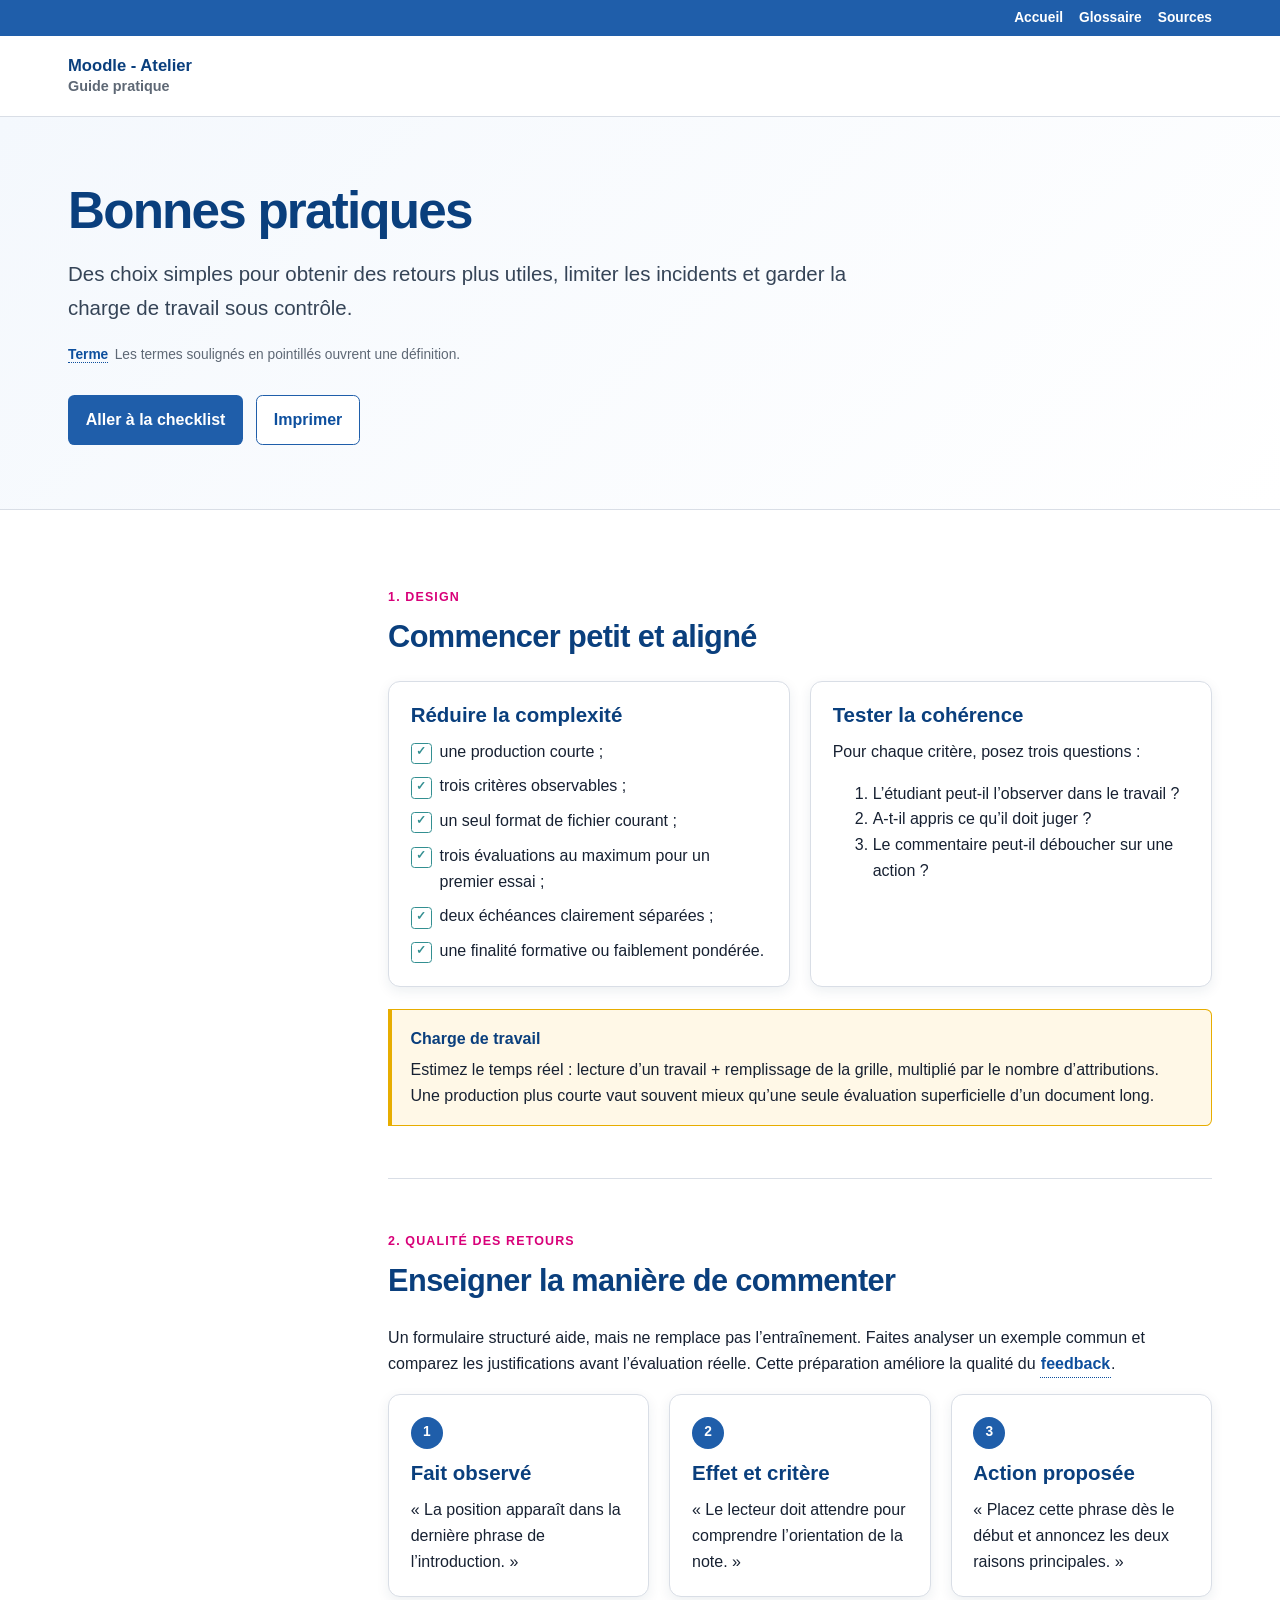
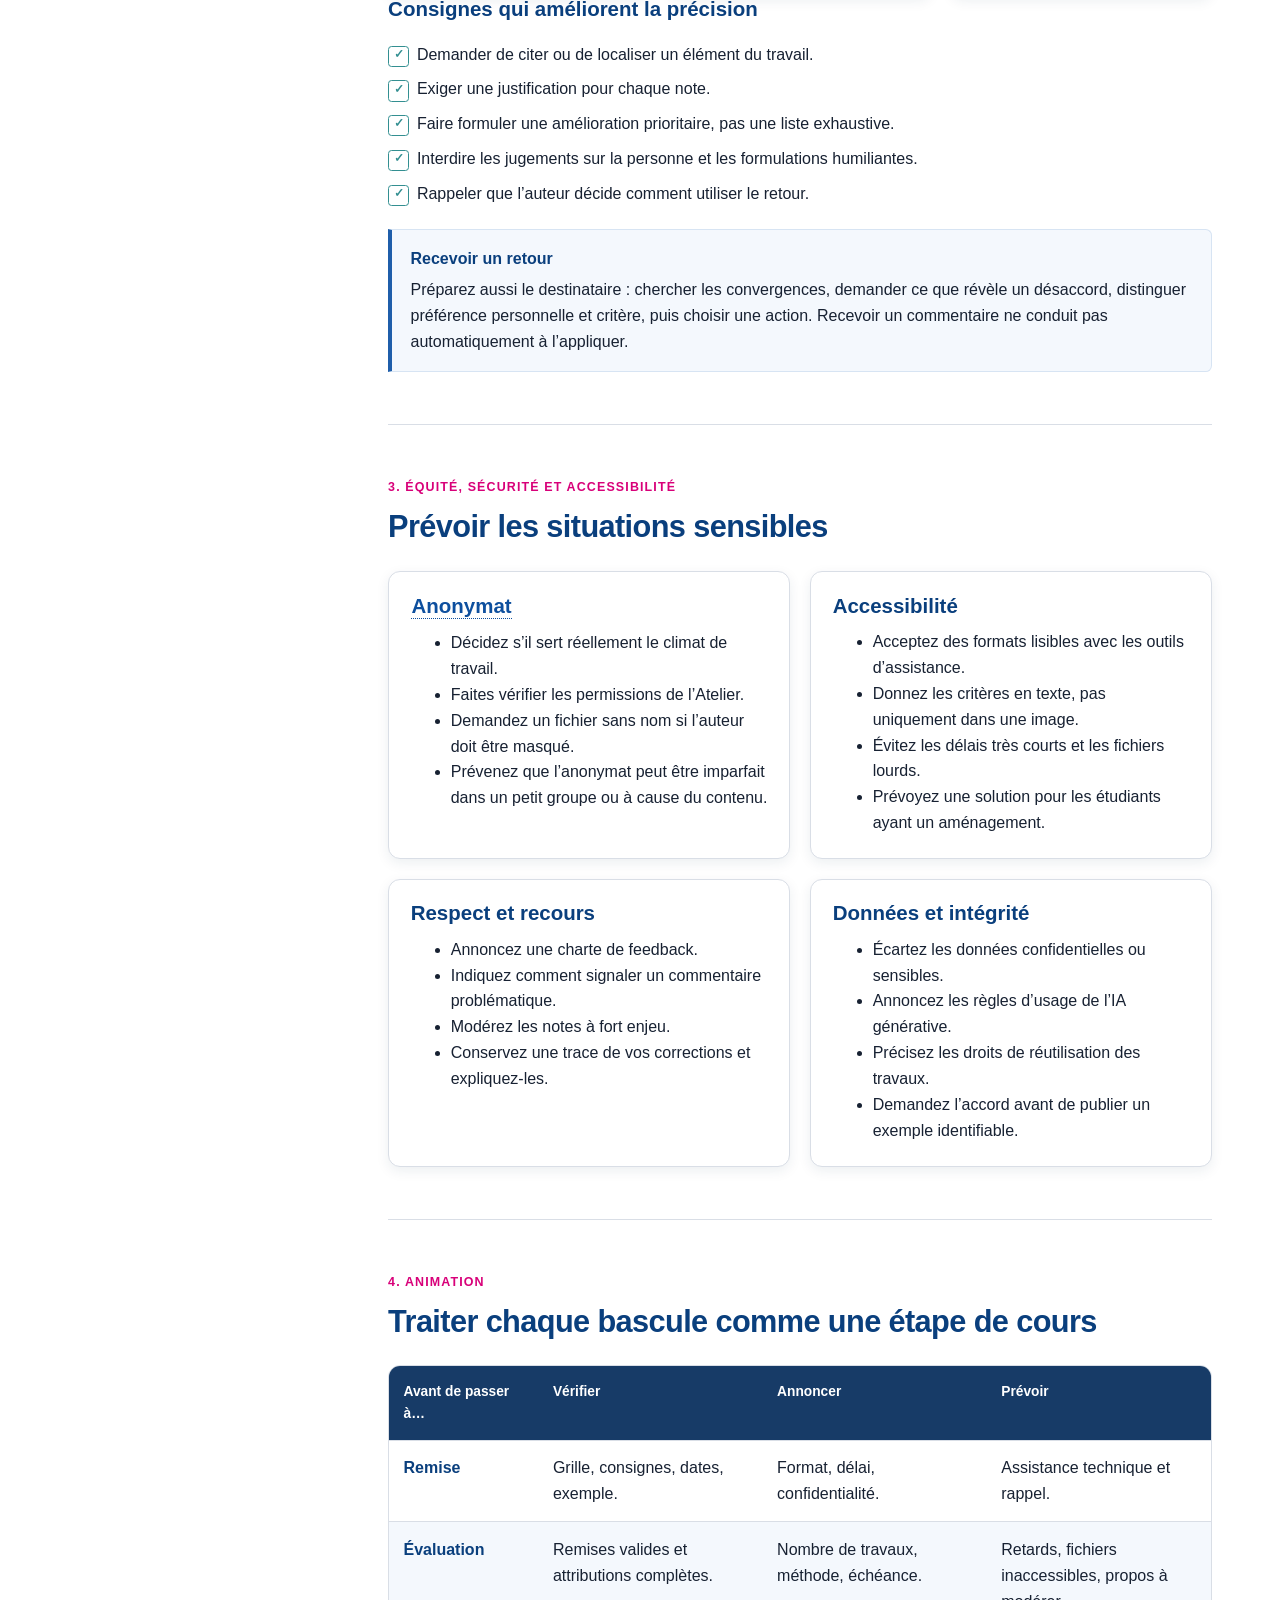
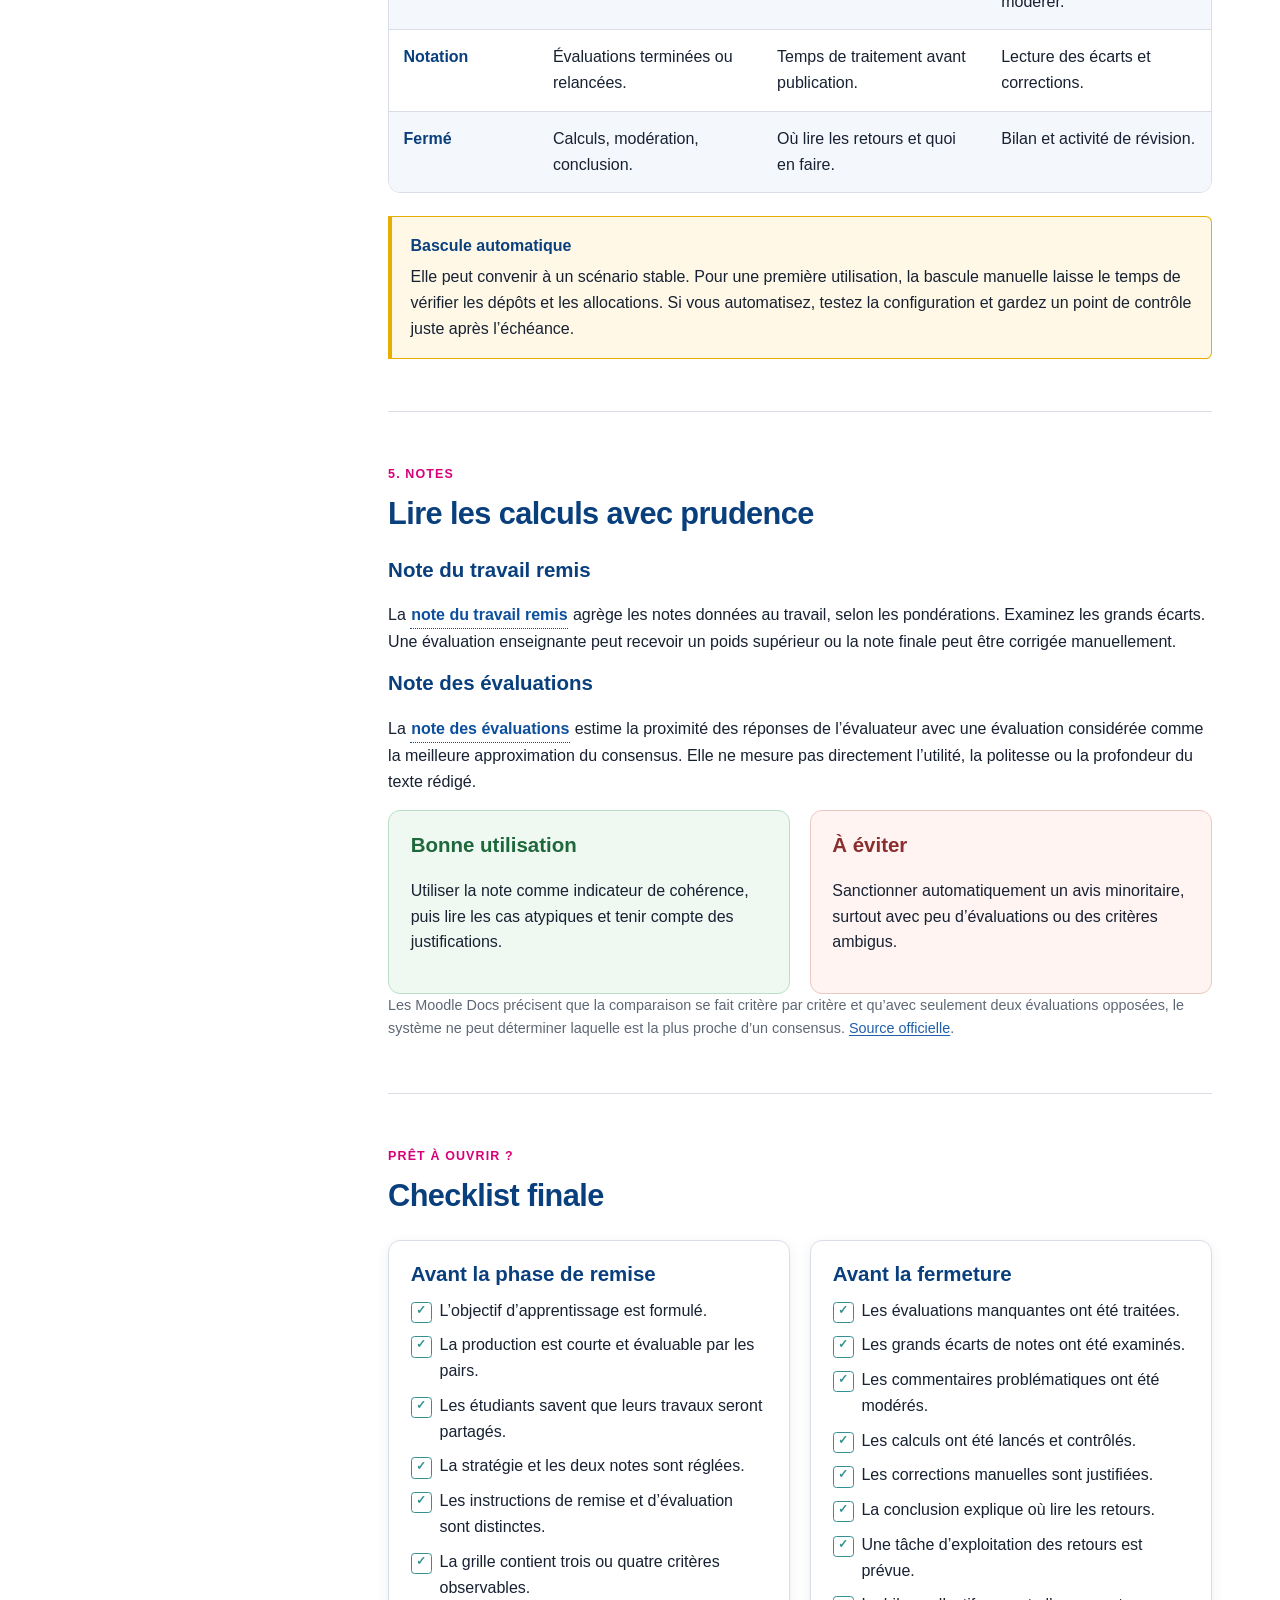
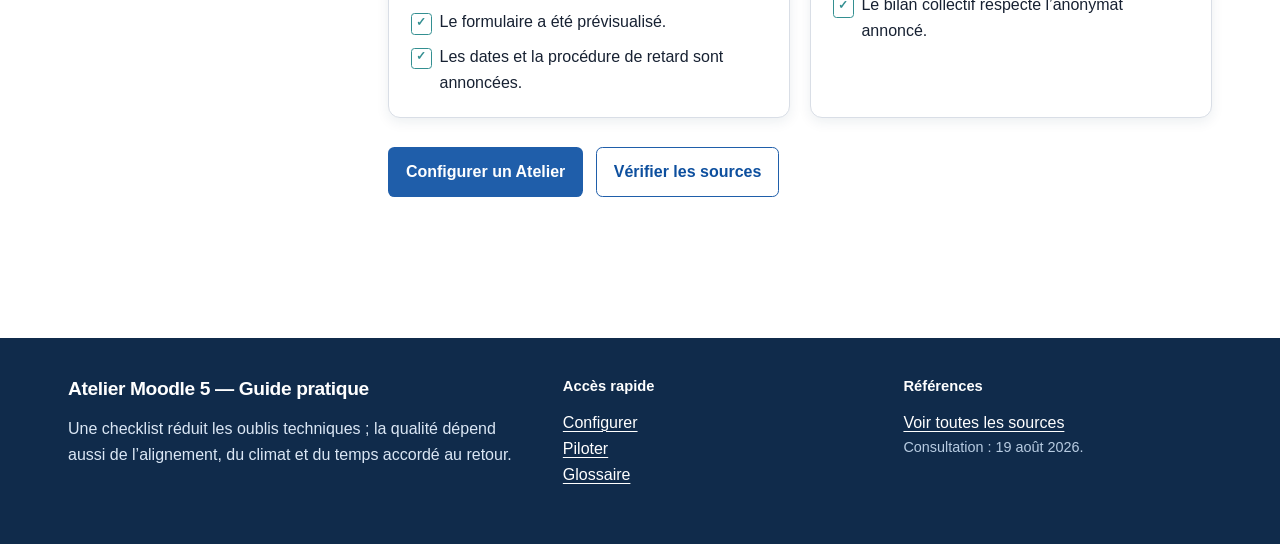
==== commit f193c4c8: "Update bonnes-pratiques.html" ====
--- a/bonnes-pratiques.html
+++ b/bonnes-pratiques.html
@@ -11,7 +11,7 @@
 <body>
   <a class="skip-link" href="#contenu">Aller au contenu</a>
   <header class="site-header">
-    <div class="top-strip"><div class="container"><nav class="utility-links" aria-label="Liens utiles"><a href="glossaire.html">Glossaire</a><a href="ressources.html">Sources</a></nav></div></div>
+    <div class="top-strip"><div class="container"><nav class="utility-links" aria-label="Liens utiles"><a href="index.html">Accueil</a><a href="glossaire.html">Glossaire</a><a href="ressources.html">Sources</a></nav></div></div>
     <nav class="site-nav container" aria-label="Navigation principale">
       <a class="brand" href="index.html"><!-- <span class="brand-mark" aria-hidden="true"><span></span><span></span><span></span><span></span></span> --> <span>Moodle - Atelier<br><span class="brand-subtitle muted small">Guide pratique</span></span></a>
       <details class="nav-menu" data-nav-menu>
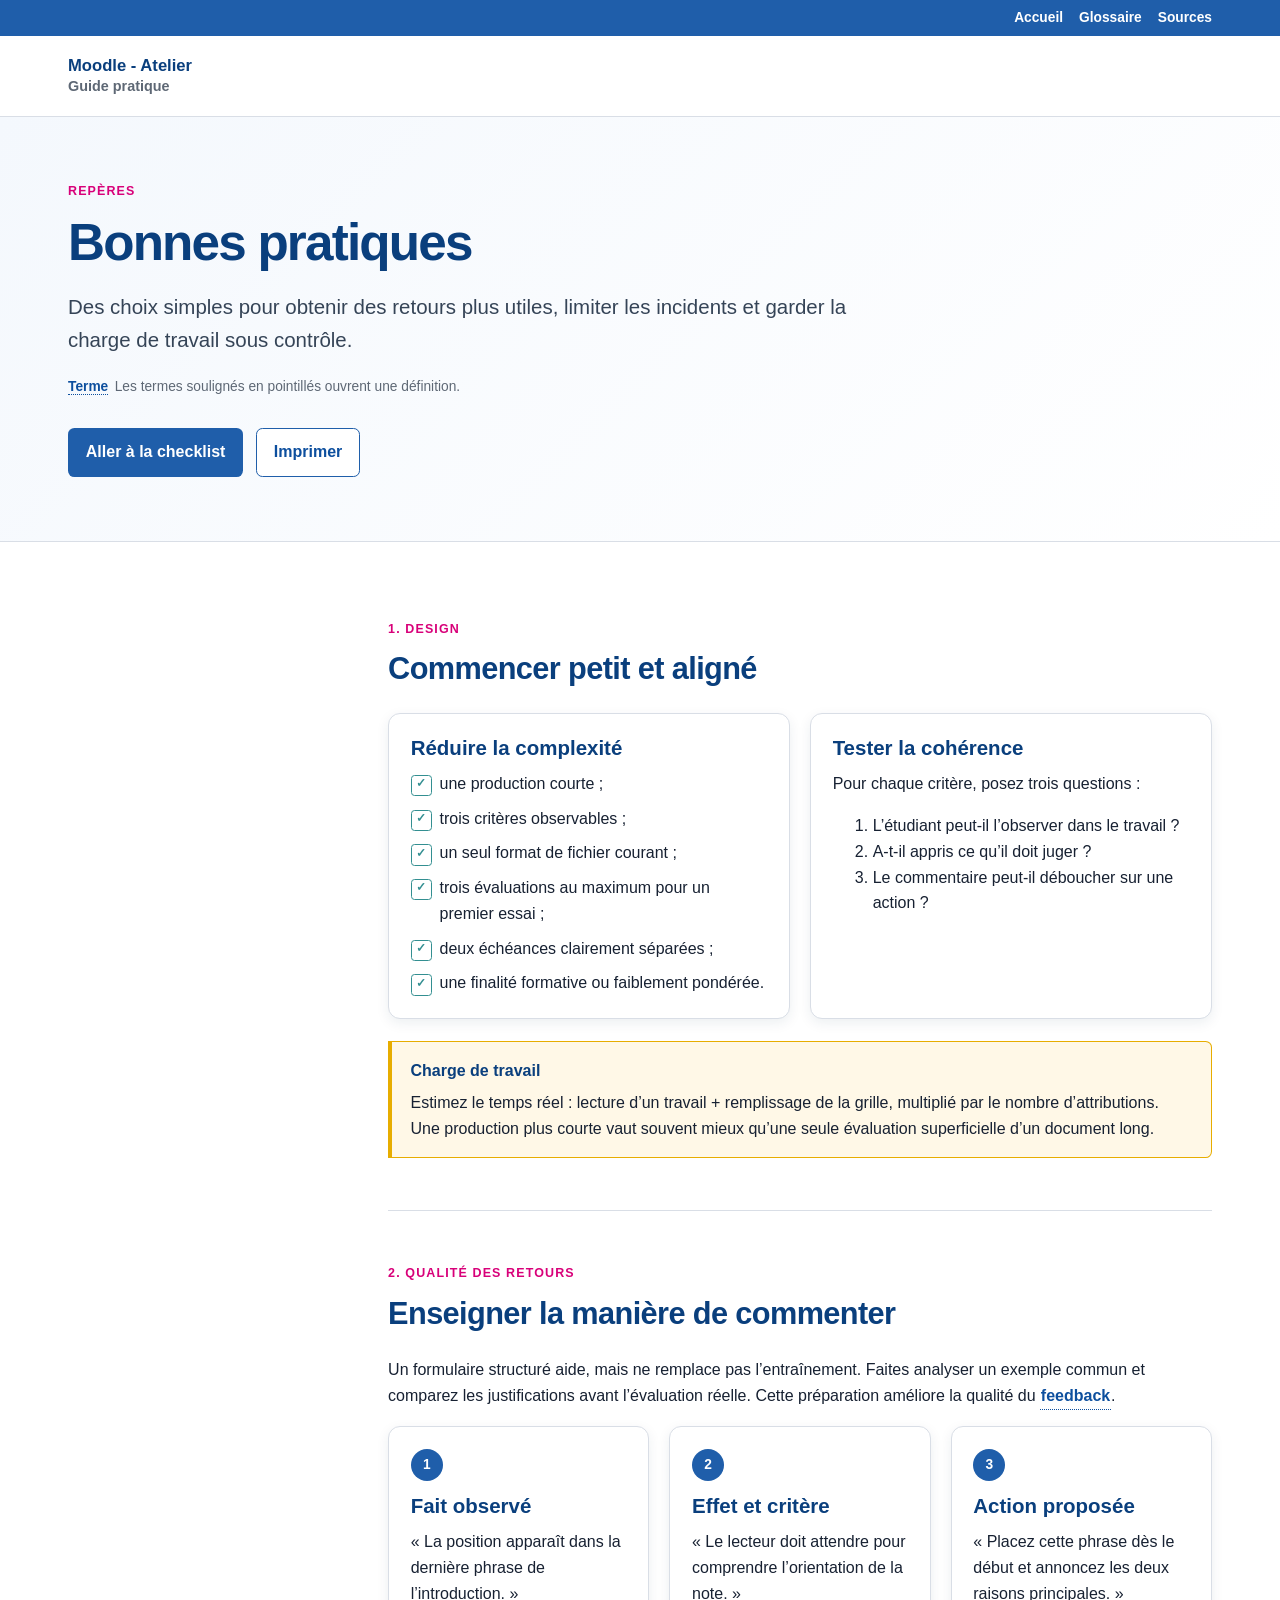
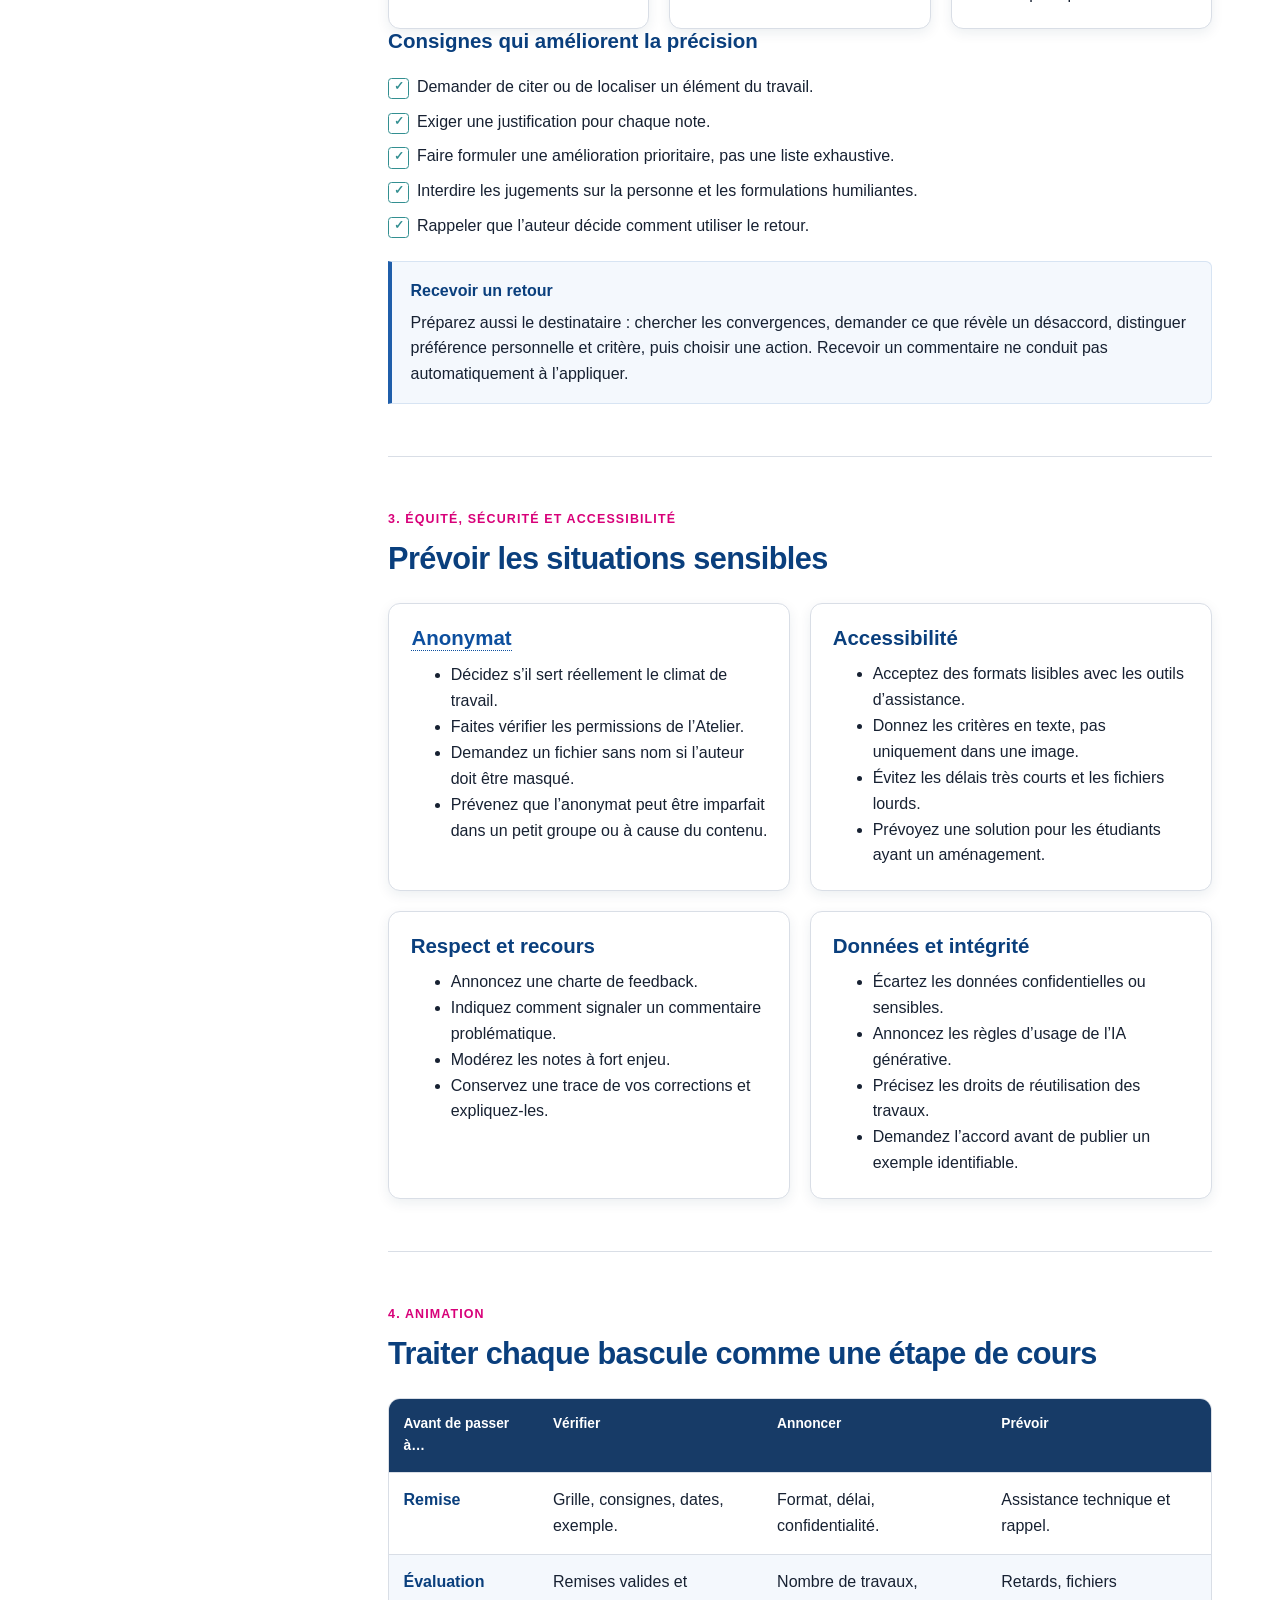
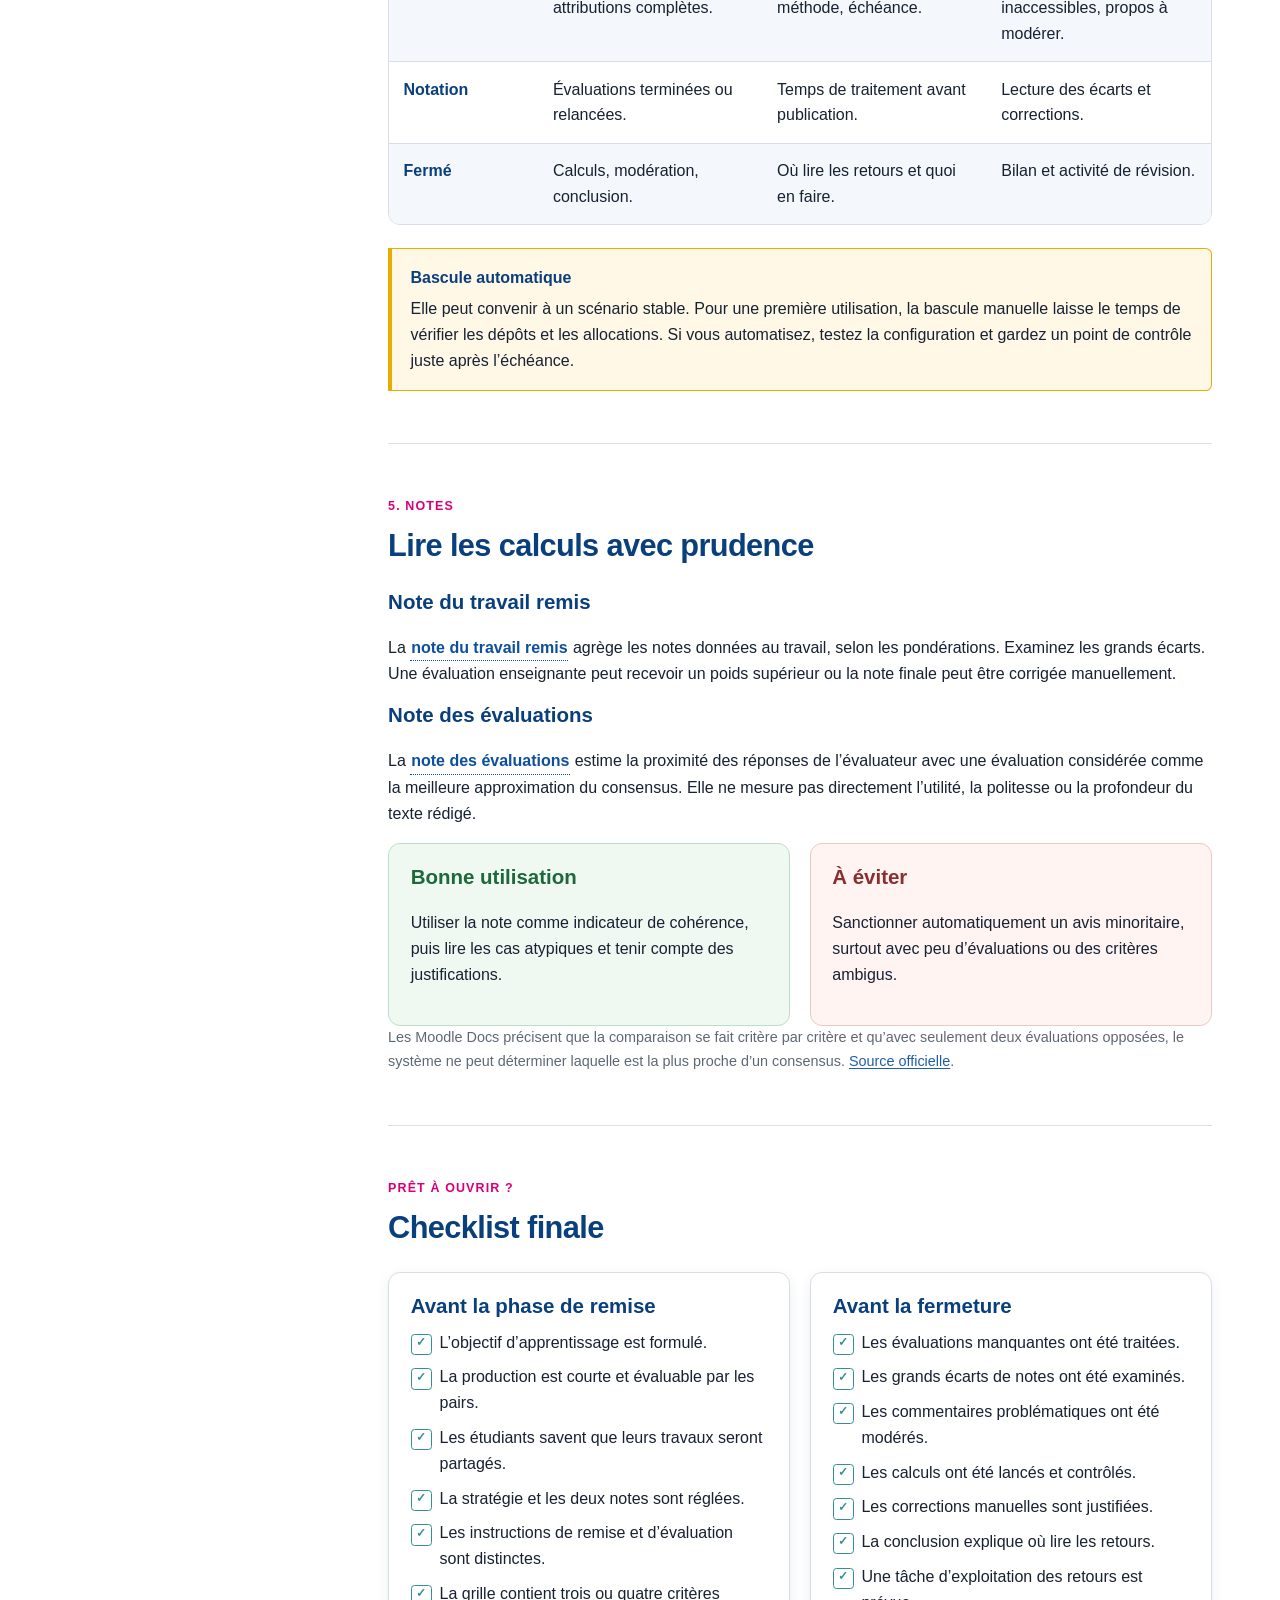
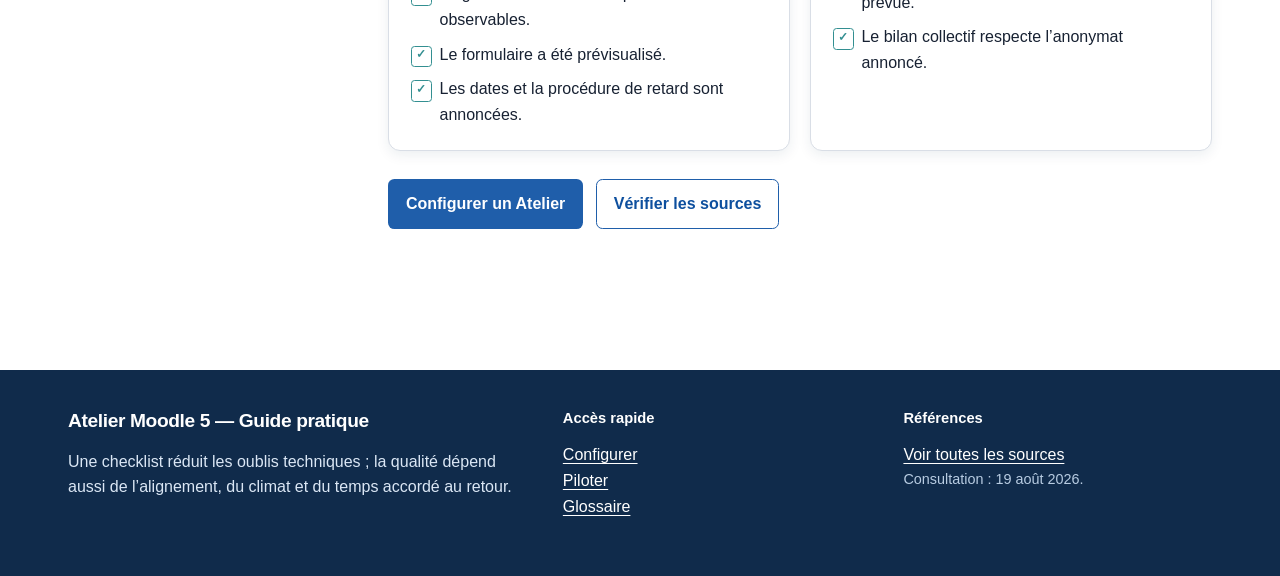
==== commit 122b60f0: "Update bonnes-pratiques.html" ====
--- a/bonnes-pratiques.html
+++ b/bonnes-pratiques.html
@@ -30,7 +30,7 @@
   <main id="contenu">
     <header class="page-hero">
       <div class="container">
-       <!-- <p class="eyebrow">Partie 3</p> -->
+       <p class="eyebrow">Repères</p>
         <h1>Bonnes pratiques</h1>
         <p class="lead">Des choix simples pour obtenir des retours plus utiles, limiter les incidents et garder la charge de travail sous contrôle.</p>
         <p class="definition-hint">Les termes soulignés en pointillés ouvrent une définition.</p>
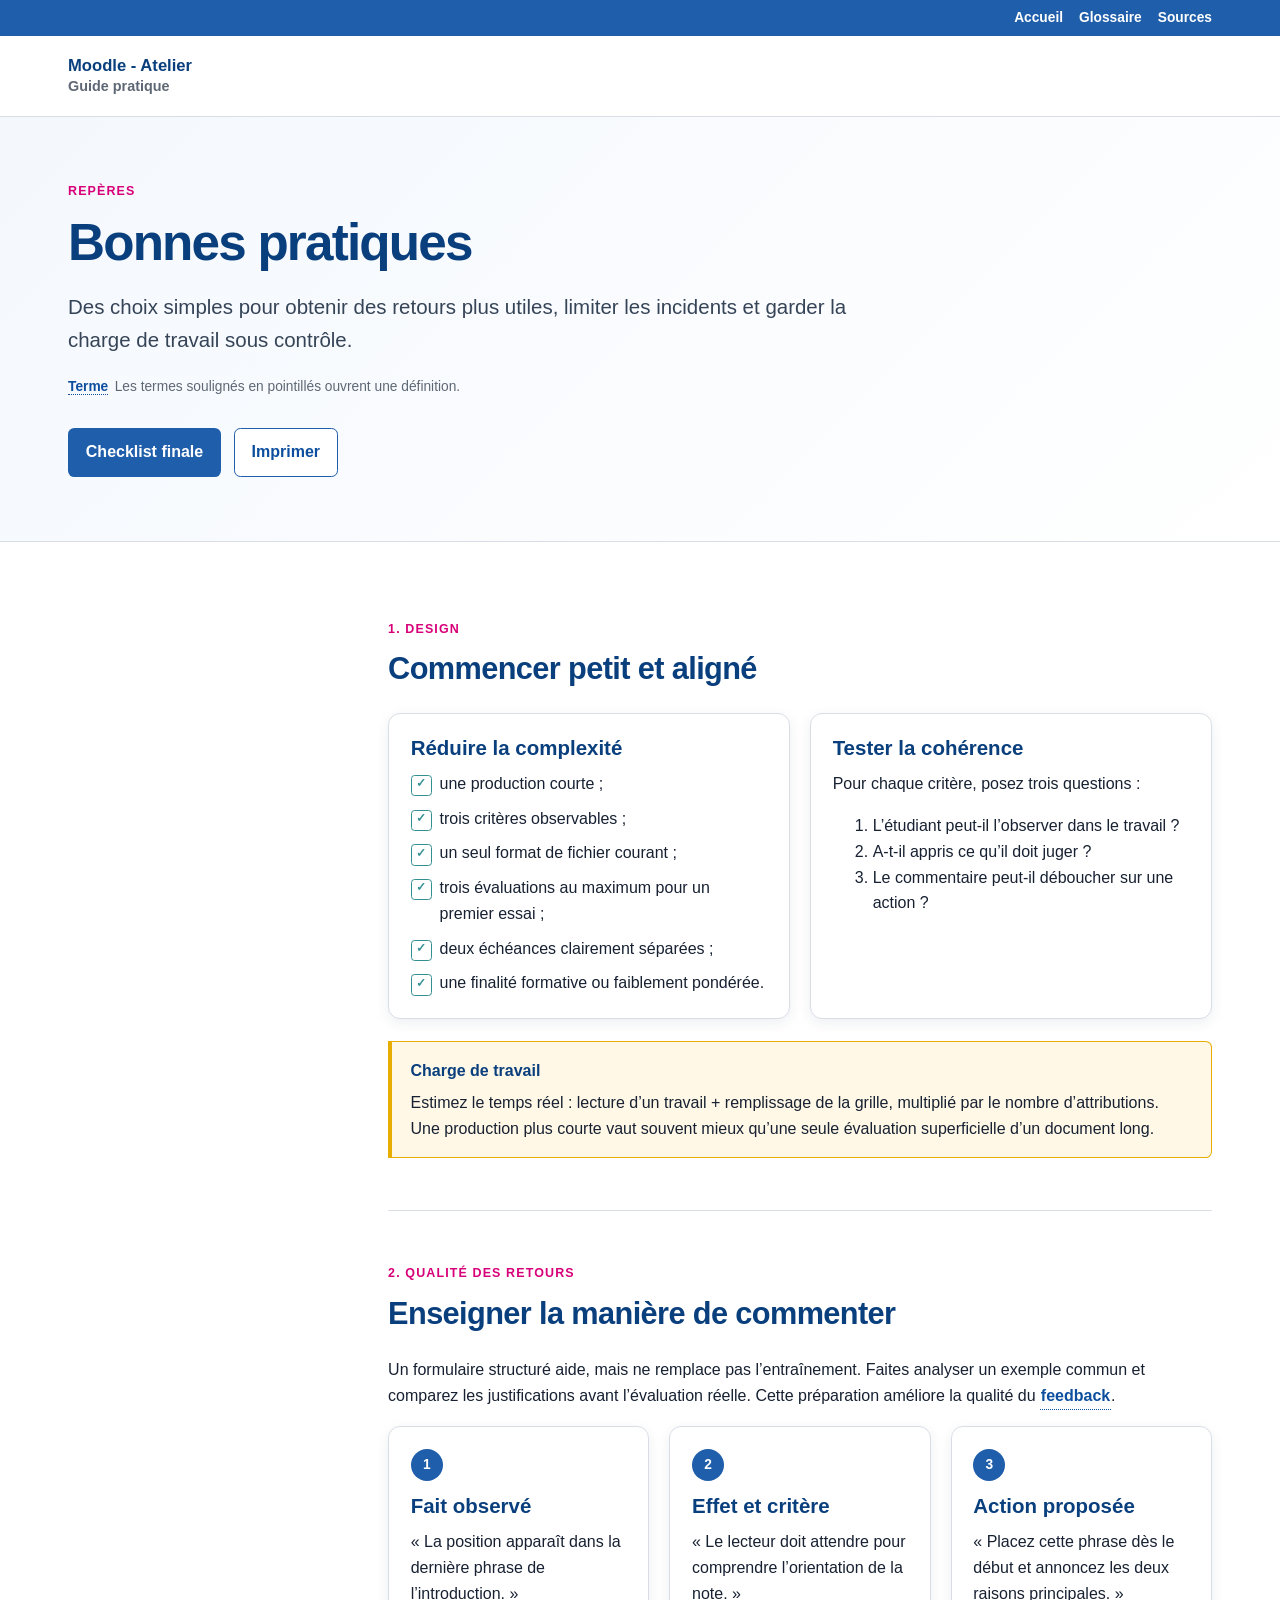
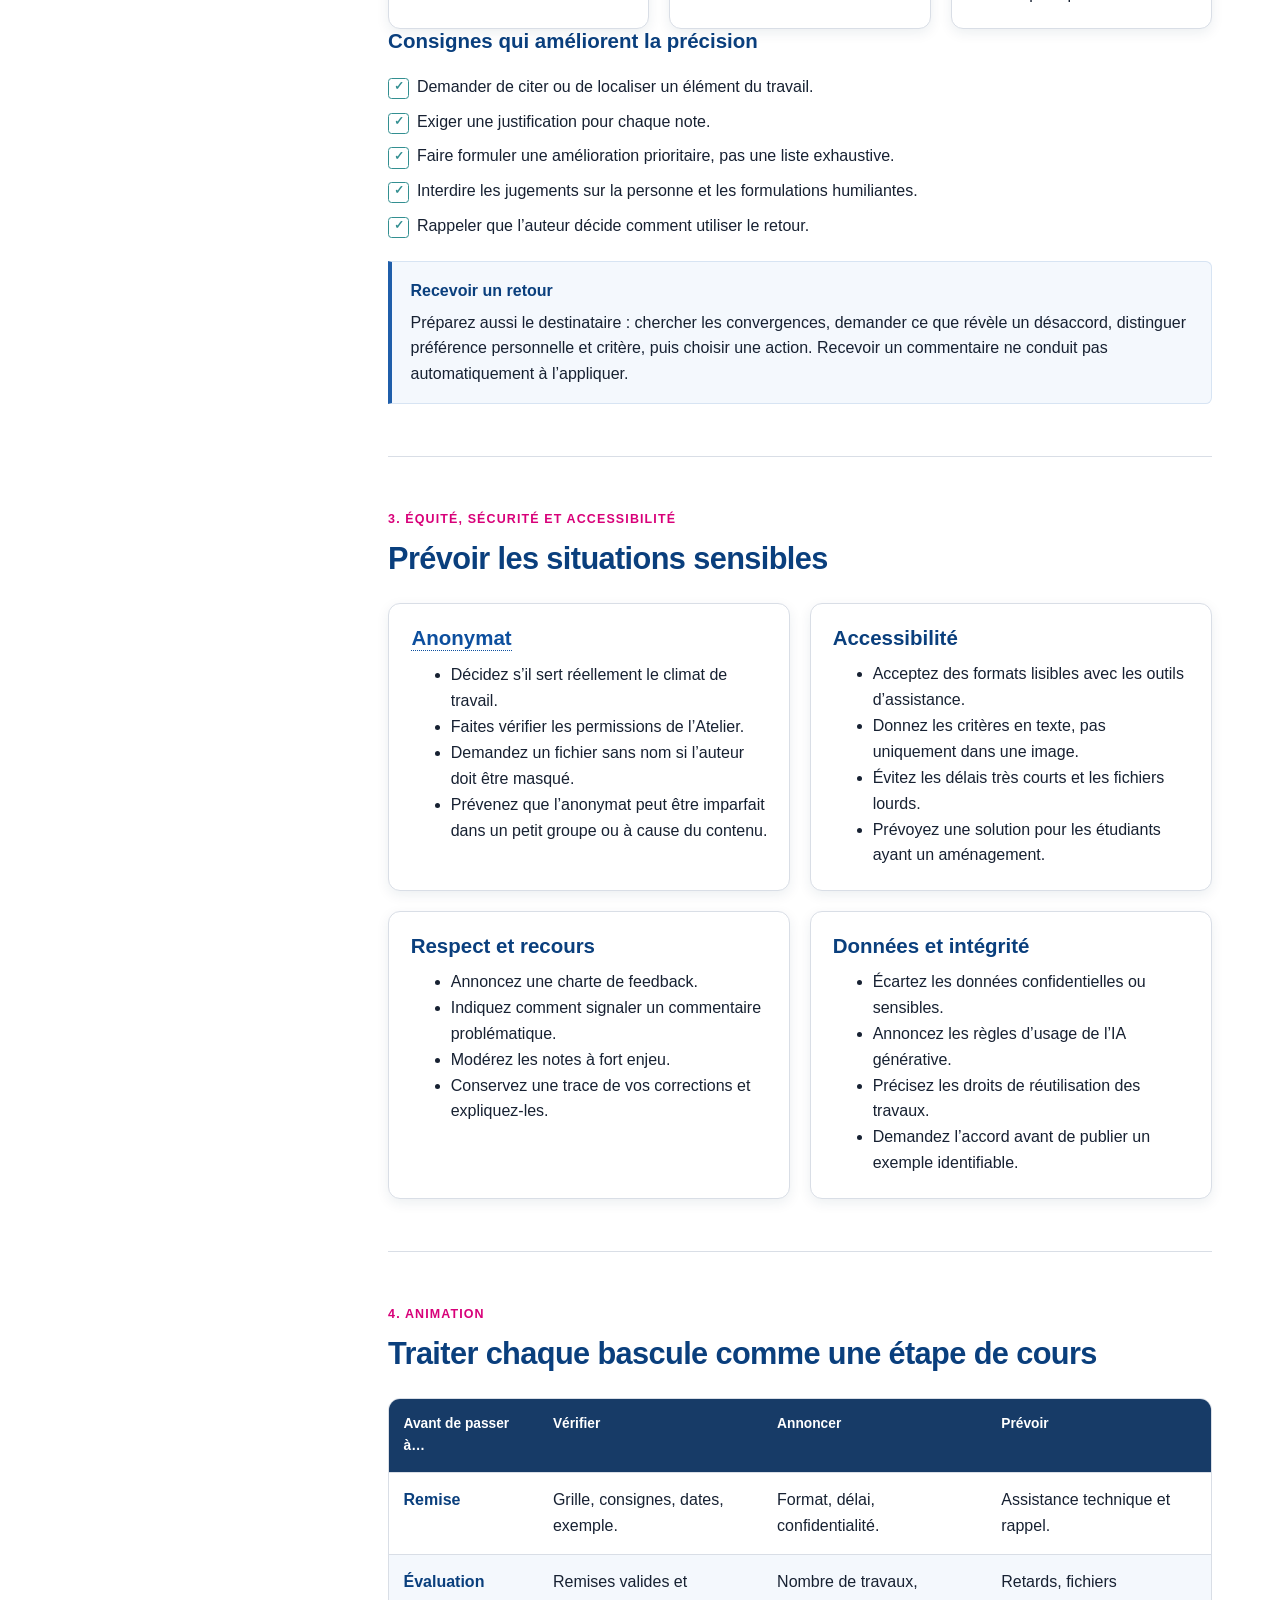
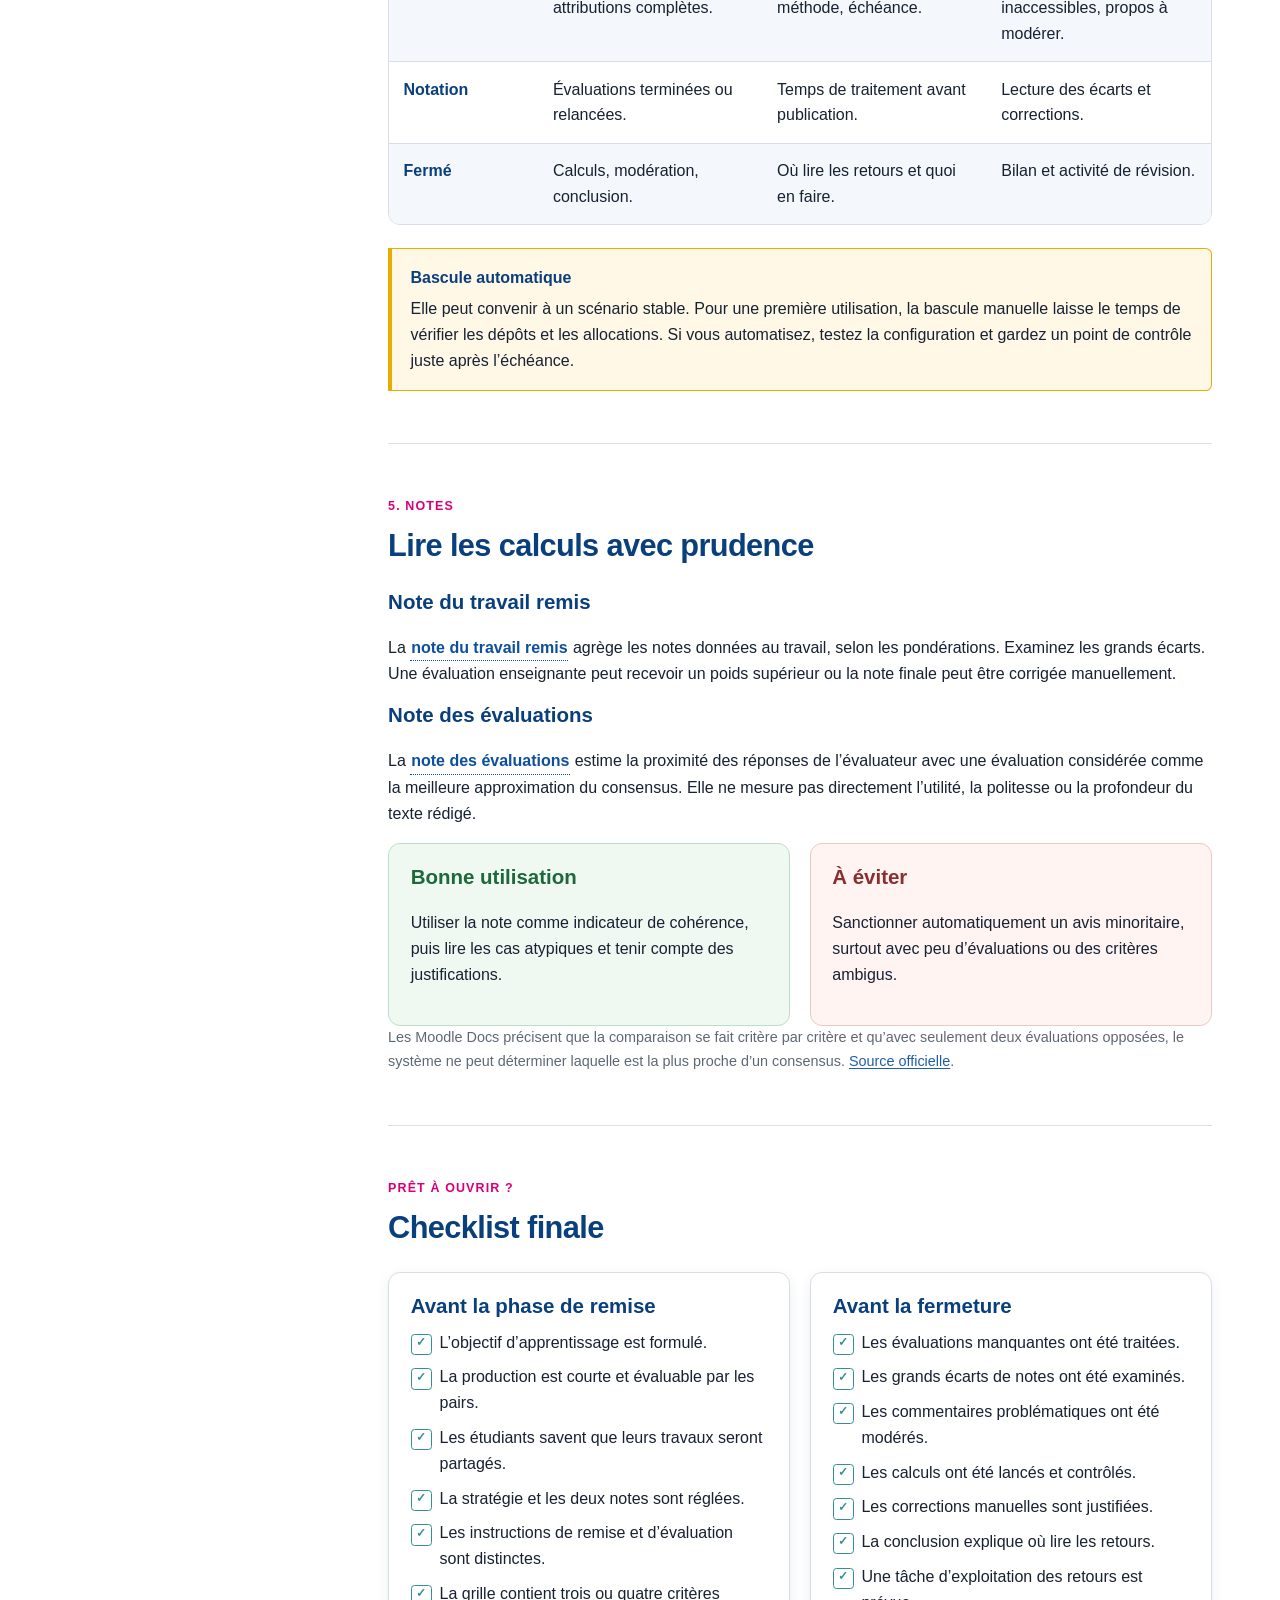
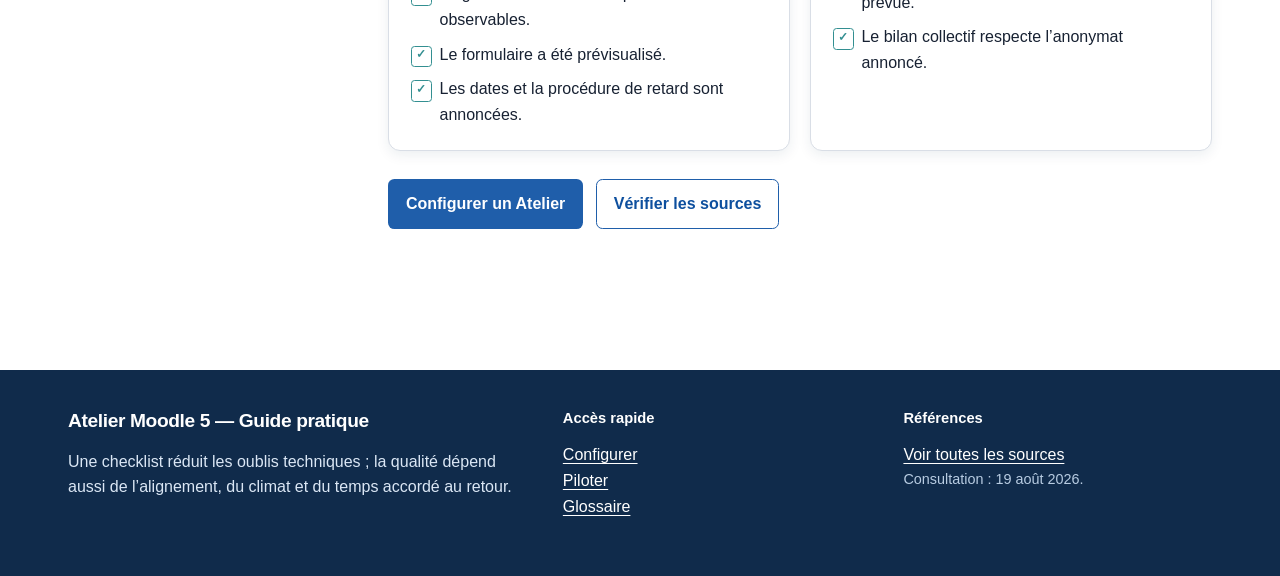
==== commit f98841ff: "Update bonnes-pratiques.html" ====
--- a/bonnes-pratiques.html
+++ b/bonnes-pratiques.html
@@ -34,7 +34,7 @@
         <h1>Bonnes pratiques</h1>
         <p class="lead">Des choix simples pour obtenir des retours plus utiles, limiter les incidents et garder la charge de travail sous contrôle.</p>
         <p class="definition-hint">Les termes soulignés en pointillés ouvrent une définition.</p>
-        <div class="hero-actions"><a class="btn btn-primary" href="#checklist">Aller à la checklist</a><button class="btn btn-secondary" type="button" data-print>Imprimer</button></div>
+        <div class="hero-actions"><a class="btn btn-primary" href="#checklist">Checklist finale</a><button class="btn btn-secondary" type="button" data-print>Imprimer</button></div>
       </div>
     </header>
 
